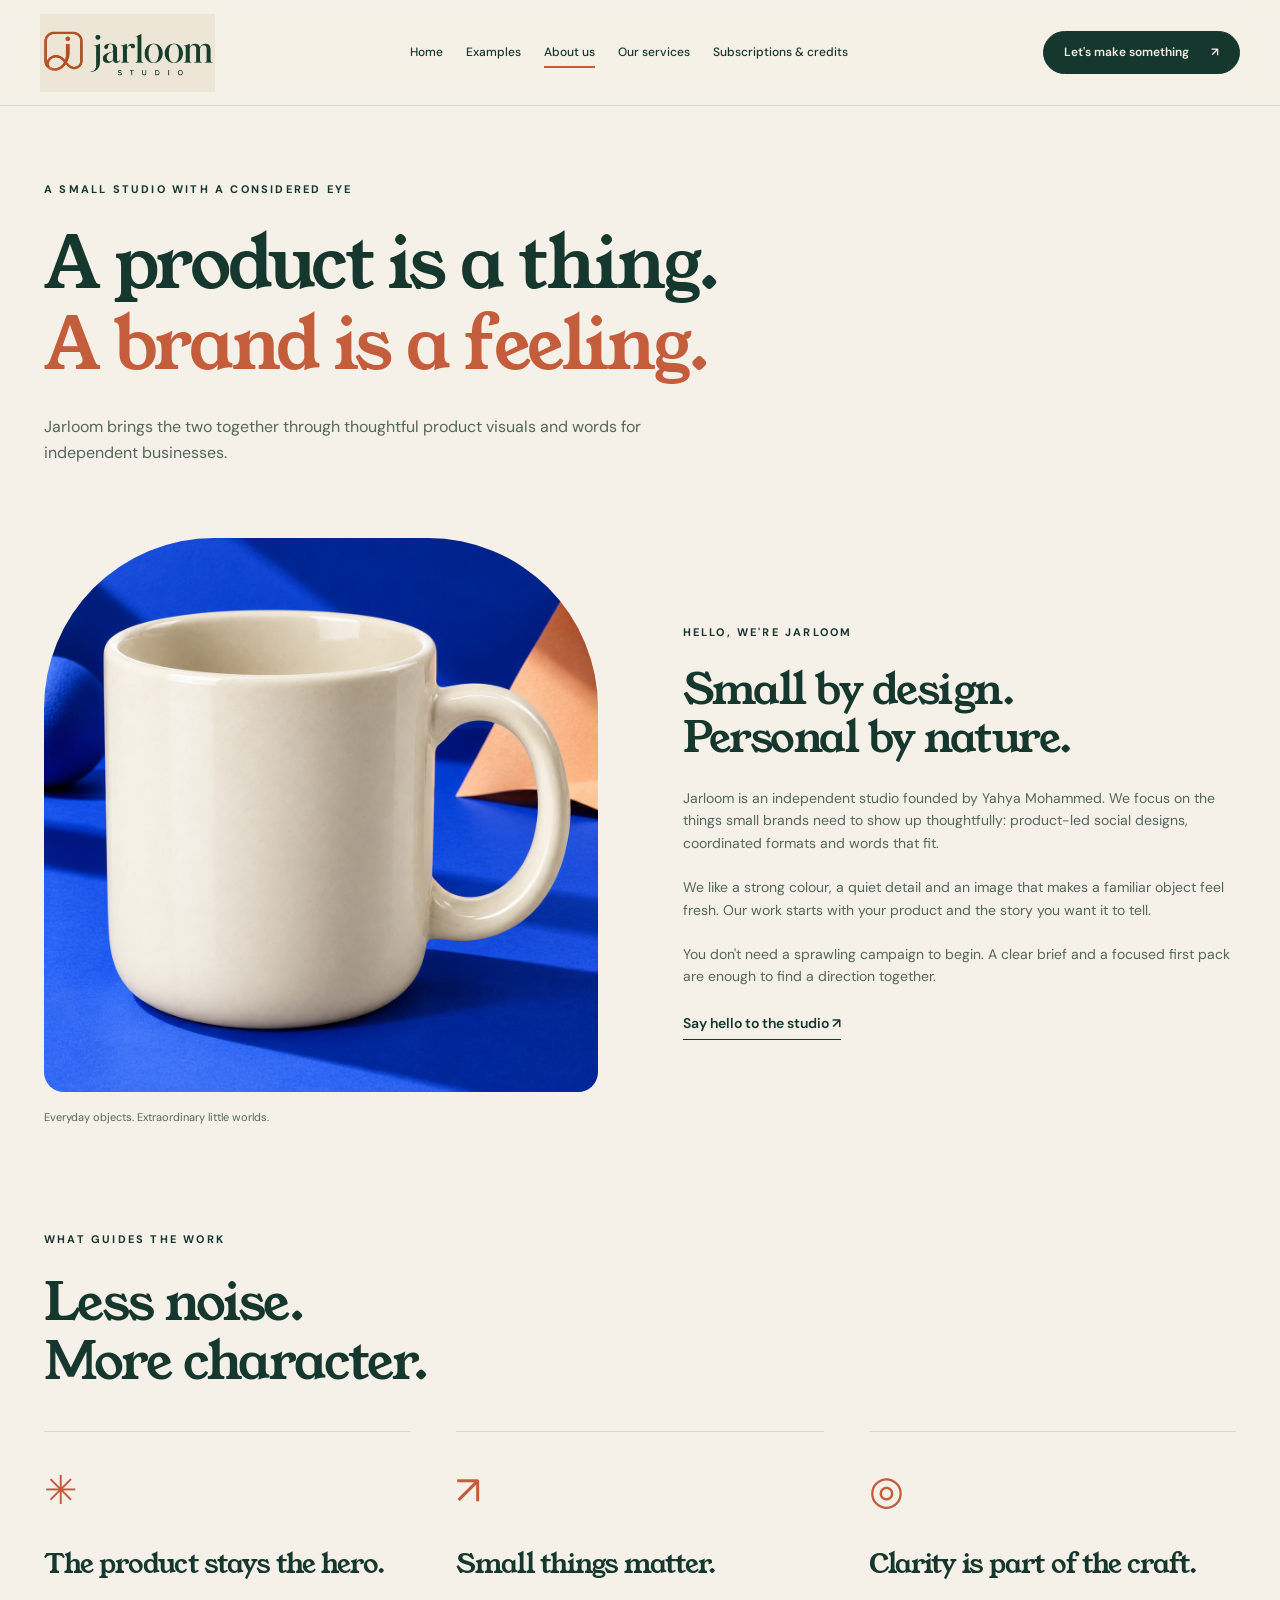
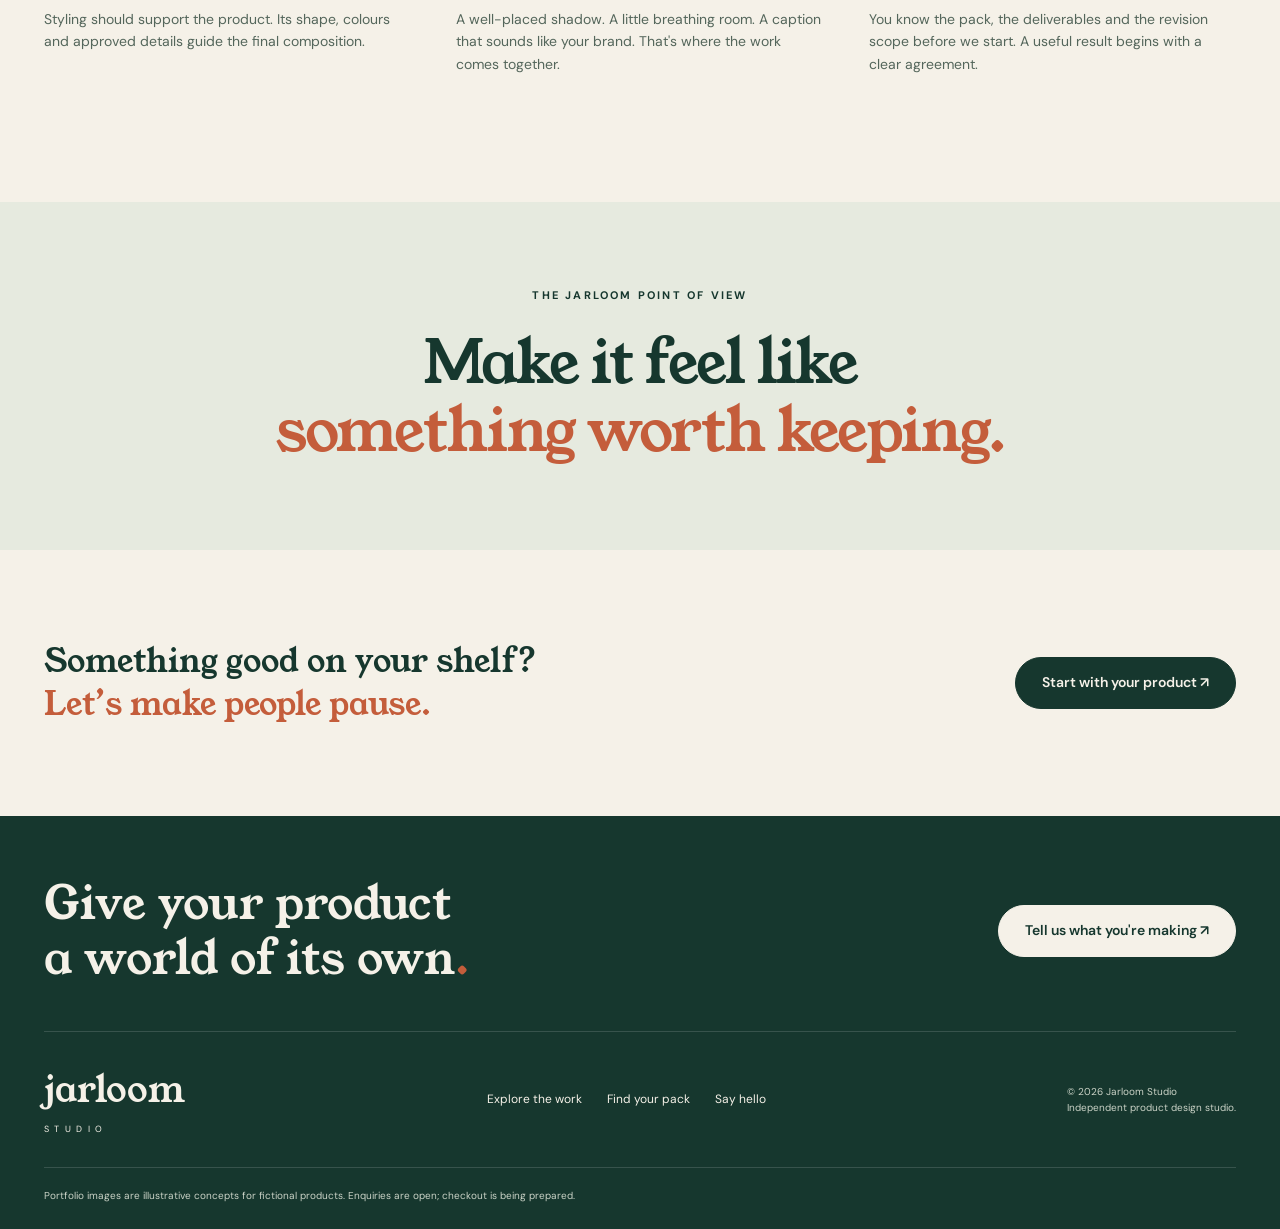
==== about.html @ 502a68c5 "Rebuild Jarloom with five pages and six interactive product stories" ====
<!doctype html><html lang="en"><head><meta charset="utf-8"><meta name="viewport" content="width=device-width,initial-scale=1"><meta name="theme-color" content="#16372e"><meta name="description" content="Meet Jarloom, an independent product design studio founded by Yahya Mohammed."><title>About us · Jarloom Studio</title><link rel="canonical" href="https://jarloom-studio.github.io/about.html"><link rel="icon" href="favicon.svg" type="image/svg+xml"><link rel="preconnect" href="https://fonts.googleapis.com"><link rel="preconnect" href="https://fonts.gstatic.com" crossorigin><link href="https://fonts.googleapis.com/css2?family=DM+Sans:wght@400;500;600;700&family=Young+Serif&display=swap" rel="stylesheet"><link rel="stylesheet" href="style.css"><script src="app.js" defer></script></head><body><a class="skip" href="#main">Skip to content</a><header class="site-header"><a class="brand" href="index.html" aria-label="Jarloom Studio home"><img src="jarloom-logo.jpg" alt="Jarloom Studio" width="1600" height="807"></a><button class="menu-toggle" aria-controls="navigation" aria-expanded="false">Menu <span>＋</span></button><nav id="navigation" aria-label="Main navigation"><a href="index.html" >Home</a><a href="examples.html" >Examples</a><a href="about.html" aria-current="page">About us</a><a href="services.html" >Our services</a><a href="subscriptions.html" >Subscriptions & credits</a></nav><a class="button small header-cta" href="services.html#brief">Let's make something <span>↗</span></a></header><main id="main"><section class="page-intro wrap"><p class="eyebrow reveal">A small studio with a considered eye</p><h1 class="reveal">A product is a thing.<br><em>A brand is a feeling.</em></h1><p class="intro-copy reveal">Jarloom brings the two together through thoughtful product visuals and words for independent businesses.</p></section><section class="wrap about-story"><div class="about-image reveal"><img src="ceramic-after.png" alt="Cream ceramic mug surrounded by playful cobalt shapes" width="1254" height="1254" loading="lazy"><span>Everyday objects. Extraordinary little worlds.</span></div><div class="about-copy reveal"><p class="eyebrow">Hello, we're Jarloom</p><h2>Small by design.<br>Personal by nature.</h2><p>Jarloom is an independent studio founded by Yahya Mohammed. We focus on the things small brands need to show up thoughtfully: product-led social designs, coordinated formats and words that fit.</p><p>We like a strong colour, a quiet detail and an image that makes a familiar object feel fresh. Our work starts with your product and the story you want it to tell.</p><p>You don't need a sprawling campaign to begin. A clear brief and a focused first pack are enough to find a direction together.</p><a class="text-link" href="services.html#brief">Say hello to the studio ↗</a></div></section><section class="wrap section"><div class="section-heading reveal"><div><p class="eyebrow">What guides the work</p><h2>Less noise.<br>More character.</h2></div></div><div class="principles"><article class="reveal"><span>✳</span><h3>The product stays the hero.</h3><p>Styling should support the product. Its shape, colours and approved details guide the final composition.</p></article><article class="reveal"><span>↗</span><h3>Small things matter.</h3><p>A well-placed shadow. A little breathing room. A caption that sounds like your brand. That's where the work comes together.</p></article><article class="reveal"><span>◎</span><h3>Clarity is part of the craft.</h3><p>You know the pack, the deliverables and the revision scope before we start. A useful result begins with a clear agreement.</p></article></div></section><section class="manifesto reveal"><p class="eyebrow">The Jarloom point of view</p><h2>Make it feel like<br><em>something worth keeping.</em></h2></section><section class="cta-strip wrap reveal"><p>Something good on your shelf?<br><em>Let’s make people pause.</em></p><a class="button" href="services.html#brief">Start with your product ↗</a></section></main><footer class="site-footer"><div class="footer-top"><p class="footer-title">Give your product<br>a world of its own<span>.</span></p><a class="button light" href="services.html#brief">Tell us what you're making ↗</a></div><div class="footer-bottom"><a class="footer-wordmark" href="index.html">jarloom <small>STUDIO</small></a><div><a href="examples.html">Explore the work</a><a href="subscriptions.html">Find your pack</a><a href="mailto:y3m12005@gmail.com">Say hello</a></div><p>© 2026 Jarloom Studio<br>Independent product design studio.</p></div><p class="footer-note">Portfolio images are illustrative concepts for fictional products. Enquiries are open; checkout is being prepared.</p></footer></body></html>
---- style.css ----
:root{--paper:#f5f1e8;--ink:#16372e;--orange:#c45d3b;--muted:#54665b;--line:#d7dacf;--serif:'Young Serif',Georgia,serif;--sans:'DM Sans',Arial,sans-serif}*{box-sizing:border-box}html{scroll-behavior:smooth;scroll-padding-top:115px}body{margin:0;background:var(--paper);color:var(--ink);font-family:var(--sans);font-size:16px;line-height:1.6}img{display:block;max-width:100%;height:auto}a{color:inherit;text-decoration:none}button,input,select,textarea{font:inherit}button,a,input,select,textarea{-webkit-tap-highlight-color:transparent}button{cursor:pointer}h1,h2,h3,p{margin-top:0}h1,h2,h3{font-family:var(--serif);font-weight:400;line-height:1.13;letter-spacing:-.035em}h1{font-size:clamp(44px,5.65vw,78px);margin-bottom:28px}h2{font-size:clamp(34px,4.1vw,54px);margin-bottom:24px}h3{font-size:27px;line-height:1.2}h1 em,h2 em,.cta-strip em{font-style:normal;color:var(--orange)}h2 span,.footer-title span{color:var(--orange)}p{margin-bottom:22px}a,button{touch-action:manipulation}a:focus-visible,button:focus-visible,input:focus-visible,select:focus-visible,textarea:focus-visible,summary:focus-visible{outline:3px solid var(--orange);outline-offset:5px}.wrap{width:min(1240px,calc(100% - 88px));margin:auto}.section{padding:105px 0}.eyebrow{font-size:11px;text-transform:uppercase;letter-spacing:.2em;font-weight:700;margin-bottom:24px}.button{display:inline-flex;justify-content:center;align-items:center;gap:22px;border:1px solid var(--ink);border-radius:99px;padding:15px 26px;background:var(--ink);color:var(--paper);font-size:14px;line-height:1.4;font-weight:600;transition:transform .25s,background .25s}.button:hover{transform:translateY(-3px);background:#285647}.button.small{padding:12px 20px;font-size:12px}.button.light{background:var(--paper);color:var(--ink);border-color:var(--paper)}.button.outline{background:transparent;color:var(--ink)}.text-link{display:inline-block;border:0;padding:0 0 5px;background:none;border-bottom:1px solid currentColor;font-size:14px;font-weight:600;transition:color .2s}.text-link:hover{color:var(--orange)}.site-header{height:106px;display:flex;align-items:center;justify-content:space-between;padding:0 40px;border-bottom:1px solid var(--line);background:rgba(245,241,232,.96);position:sticky;top:0;z-index:50;backdrop-filter:blur(14px)}.brand{display:block;width:175px;height:78px;overflow:hidden;flex-shrink:0}.brand img{width:215px;max-width:none;height:auto;transform:translate(-20px,-14px);mix-blend-mode:multiply}.site-header nav{display:flex;gap:23px;align-items:center}.site-header nav a{font-size:12px;font-weight:500;position:relative;padding:10px 0}.site-header nav a:after{position:absolute;content:'';bottom:4px;left:0;height:2px;background:var(--orange);width:0;transition:width .2s}.site-header nav a:hover:after,.site-header nav a[aria-current]:after{width:100%}.menu-toggle{display:none}.skip{position:fixed;top:-100px;left:20px;z-index:100;padding:12px 20px;background:var(--ink);color:white}.skip:focus{top:8px}.hero{display:grid;grid-template-columns:1.04fr 1fr;gap:60px;padding-top:65px;padding-bottom:82px;align-items:center}.hero-copy>p:not(.eyebrow){max-width:470px;font-size:16px;color:var(--muted)}.hero-actions{display:flex;align-items:center;gap:28px;margin-top:32px;flex-wrap:wrap}.hero-detail{display:flex;align-items:center;gap:18px;margin-top:48px}.hero-detail p{font-size:12px;margin:0;color:var(--muted)}.hero-detail strong{font-weight:500}.loop-mark{width:52px;height:52px;display:grid;place-items:center;border:2px solid var(--orange);border-radius:18px;color:var(--orange);font:44px/.8 Georgia;flex-shrink:0;padding-bottom:10px}.hero-art{position:relative}.hero-image{border-radius:160px 160px 24px 24px;overflow:hidden;border:1px solid rgba(22,55,46,.12);aspect-ratio:1/1.05}.hero-image img{width:100%;height:100%;object-fit:cover;transition:opacity .25s,transform .7s}.hero-image:hover img{transform:scale(1.025)}.art-note{position:absolute;right:-20px;top:38px;background:var(--paper);border:1px solid var(--ink);border-radius:50%;width:117px;height:117px;display:flex;flex-direction:column;justify-content:center;text-align:center;font-size:12px;line-height:1.35;transform:rotate(10deg)}.art-note em{font:20px var(--serif);color:var(--orange)}.mood-picker{position:absolute;bottom:20px;left:50%;transform:translateX(-50%);background:rgba(245,241,232,.96);border:1px solid var(--line);border-radius:99px;display:flex;align-items:center;gap:5px;padding:8px;white-space:nowrap;box-shadow:0 8px 25px #16372e0c}.mood-picker>span{font-size:10px;letter-spacing:.06em;margin:0 9px}.mood-picker button{border:0;padding:11px 14px;border-radius:99px;background:transparent;color:var(--ink);font-size:12px}.mood-picker button.active{background:var(--ink);color:var(--paper)}.ticker{overflow:hidden;border-top:1px solid var(--line);border-bottom:1px solid var(--line);padding:17px 0;background:#e8ecdf}.ticker div{display:flex;align-items:center;gap:36px;width:max-content;font-size:11px;letter-spacing:.18em;font-weight:600;animation:marquee 40s linear infinite}.ticker span{font-size:24px;color:var(--orange)}@keyframes marquee{to{transform:translateX(-50%)}}.section-heading{display:flex;justify-content:space-between;align-items:flex-end;gap:30px;margin-bottom:40px}.section-heading h2{margin:0}.side-copy{color:var(--muted);font-size:14px;margin-bottom:0}.example-grid{display:grid;grid-template-columns:1fr 1fr;gap:58px 32px}.home-examples{grid-template-columns:repeat(3,1fr);gap:24px}.example-card[hidden]{display:none}.compare{position:relative;aspect-ratio:1;background:white;border-radius:20px;overflow:hidden;isolation:isolate}.compare img{position:absolute;width:100%;height:100%;object-fit:cover;inset:0;user-select:none;pointer-events:none}.compare .after{clip-path:inset(0 calc(100% - var(--reveal)) 0 0);z-index:1}.compare-labels{position:absolute;top:18px;left:18px;right:18px;display:flex;justify-content:space-between;z-index:3;pointer-events:none}.compare-labels span{background:rgba(245,241,232,.93);color:var(--ink);border-radius:50px;padding:6px 13px;font-size:10px;font-weight:600;text-transform:uppercase;letter-spacing:.1em}.compare-divider{position:absolute;z-index:2;left:var(--reveal);top:0;bottom:0;width:2px;background:var(--paper);transform:translateX(-50%);pointer-events:none;box-shadow:0 0 5px #0003}.compare-divider span{position:absolute;top:50%;left:50%;transform:translate(-50%,-50%);width:44px;height:44px;border-radius:50%;background:var(--paper);color:var(--ink);display:grid;place-items:center;font-size:22px;font-weight:600;box-shadow:0 2px 15px #0002;word-spacing:4px}.compare input[type=range]{position:absolute;inset:0;width:100%;height:100%;opacity:0;z-index:4;cursor:ew-resize;margin:0;touch-action:pan-y}.compare:focus-within{outline:3px solid var(--orange);outline-offset:5px}.drag-hint{position:absolute;z-index:2;bottom:18px;left:50%;transform:translateX(-50%);color:var(--ink);background:rgba(245,241,232,.91);border-radius:50px;padding:7px 14px;font-size:10px;white-space:nowrap;pointer-events:none}.example-info{padding:22px 2px 0}.example-meta{display:flex;justify-content:space-between;font-size:10px;text-transform:uppercase;letter-spacing:.12em;color:var(--muted);margin-bottom:12px}.example-info h3{margin-bottom:9px;font-size:29px}.example-info p{color:var(--muted);font-size:13px;margin-bottom:16px}.example-description{max-width:500px}.compare-buttons{display:flex;justify-content:space-between;border-top:1px solid var(--line);padding-top:12px}.compare-buttons button{border:0;background:none;color:var(--ink);font-size:11px;padding:8px 0;min-height:44px}.compare-buttons button:hover{color:var(--orange)}.fine-print{font-size:12px;color:var(--muted);margin-top:25px}.studio-note{background:#e6eadf;padding:90px 0;position:relative;overflow:hidden}.note-grid{display:grid;grid-template-columns:1fr 2fr;gap:40px;position:relative}.note-grid>div{max-width:640px;z-index:1}.note-grid>div p{color:var(--muted);max-width:530px}.giant-loop{position:absolute;right:-20px;bottom:-150px;color:#cad6c5;opacity:.5;font:440px Georgia;pointer-events:none}.steps{display:grid;grid-template-columns:repeat(3,1fr);gap:50px}.steps article{border-top:1px solid var(--ink);padding-top:24px}.steps article>span{color:var(--orange);font-size:12px}.steps h3{margin:28px 0 16px;font-size:27px}.steps p{font-size:14px;color:var(--muted)}.starter{border:1px solid var(--line);border-radius:25px;display:flex;justify-content:space-between;align-items:center;padding:55px 65px;background:#efe4d8;gap:30px}.starter h2{font-size:43px}.starter p{font-size:14px;color:var(--muted)}.starter-price{min-width:280px}.price{font:64px var(--serif);line-height:1.1;display:block;margin:30px 0}.price small{display:block;font:11px var(--sans);letter-spacing:.05em;margin-top:14px}.starter-price p{font-size:11px;max-width:250px;margin-top:20px}.cta-strip{display:flex;align-items:center;justify-content:space-between;gap:30px;padding:90px 0}.cta-strip p{font:32px/1.35 var(--serif);margin:0}.site-footer{background:var(--ink);color:var(--paper);padding:60px max(44px,calc((100vw - 1240px)/2)) 25px}.footer-top{display:flex;justify-content:space-between;align-items:center;gap:35px;border-bottom:1px solid #ffffff24;padding-bottom:45px}.footer-title{font:46px/1.2 var(--serif);margin:0}.footer-bottom{display:flex;justify-content:space-between;align-items:center;gap:30px;padding:32px 0}.footer-wordmark{font:36px var(--serif)}.footer-wordmark small{display:block;font:9px var(--sans);letter-spacing:.6em;margin-top:8px}.footer-bottom>div{display:flex;gap:25px;font-size:12px}.footer-bottom>p,.footer-note{font-size:10px;color:#cbd3c7}.footer-bottom>p{margin:0}.footer-note{border-top:1px solid #ffffff24;padding-top:20px;margin:0}.page-intro{padding-top:75px;padding-bottom:48px}.page-intro h1{max-width:1000px}.intro-copy{max-width:640px;color:var(--muted);font-size:16px;margin:0}.portfolio-section{padding-bottom:25px}.filters{display:flex;gap:10px;flex-wrap:wrap;margin-bottom:22px}.filters button{border:1px solid var(--line);border-radius:99px;padding:12px 20px;font-size:12px;background:transparent;color:var(--ink);min-height:44px}.filters button.active{background:var(--ink);border-color:var(--ink);color:var(--paper)}.filters span{margin-left:10px;opacity:.6}.portfolio-note{font-size:12px;color:var(--muted);max-width:730px;margin-bottom:40px}.portfolio-end{display:flex;align-items:center;gap:25px;border-top:1px solid var(--line);margin-top:65px;padding-top:35px}.portfolio-end p{font-size:14px;color:var(--muted);margin:0}.portfolio-end strong{font-weight:500}.portfolio-end a{margin-left:auto}.about-story{display:grid;grid-template-columns:1fr 1fr;gap:85px;align-items:center;padding:25px 0 0}.about-image img{width:100%;aspect-ratio:1;object-fit:cover;border-radius:170px 170px 20px 20px}.about-image span{font-size:11px;display:block;margin-top:17px;color:var(--muted)}.about-copy h2{font-size:43px}.about-copy p:not(.eyebrow){color:var(--muted);font-size:14px}.principles{display:grid;grid-template-columns:repeat(3,1fr);gap:45px}.principles article{border-top:1px solid var(--line);padding-top:26px}.principles span{font-size:40px;color:var(--orange)}.principles h3{margin-top:26px}.principles p{font-size:14px;color:var(--muted)}.manifesto{text-align:center;padding:85px 30px;background:#e6eadf}.manifesto h2{font-size:clamp(34px,4.7vw,65px);margin-bottom:0}.service-list{padding-bottom:70px}.service-row{display:grid;grid-template-columns:.15fr 1fr .6fr;gap:60px;align-items:center;padding:40px 0;border-top:1px solid var(--line)}.service-number{align-self:start;font-size:13px;color:var(--orange);margin-top:8px}.service-row h2{font-size:38px}.service-row p{color:var(--muted);font-size:14px;max-width:430px}.service-row img{border-radius:18px;aspect-ratio:1;width:100%;object-fit:cover}.tag{display:inline-block;font-size:10px;text-transform:uppercase;letter-spacing:.08em;border:1px solid var(--line);border-radius:99px;padding:8px 14px}.scope-section{display:grid;grid-template-columns:1fr 1fr;gap:80px;align-items:center;padding-bottom:90px}.scope-card{background:#e6eadf;padding:45px;border-radius:22px}.scope-card h2{font-size:35px}.scope-card ul{padding-left:20px;font-size:14px;margin-bottom:30px}.scope-card li{margin:12px 0}.scope-copy p{font-size:14px;color:var(--muted)}.scope-copy h3{font-size:32px}.brief-section{background:#ece0d3;padding:80px 0}.brief-grid{display:grid;grid-template-columns:.9fr 1.1fr;gap:90px}.brief-grid>div>p:not(.eyebrow){font-size:14px;color:var(--muted);max-width:400px}.brief-note{padding:18px;border:1px solid #c7b8a8;border-radius:14px}.form-pair{display:grid;grid-template-columns:1fr 1fr;gap:16px}label{display:block;font-size:12px;font-weight:600;margin-bottom:18px}input:not([type=checkbox]):not([type=range]),select,textarea{display:block;width:100%;background:var(--paper);border:1px solid #bfc6b6;border-radius:10px;color:var(--ink);padding:13px 14px;margin-top:7px;font-size:14px}textarea{resize:vertical}.checkbox{display:flex;gap:10px;align-items:flex-start;font-weight:400;font-size:11px;line-height:1.55}.checkbox input{margin-top:3px;width:18px;height:18px;accent-color:var(--ink);flex-shrink:0}.brief-grid .fine-print{font-size:10px}#draft-area{padding-top:20px}#draft-area .text-link{margin-right:15px}#copy-status{font-size:12px;margin-top:12px}.pricing-grid{display:grid;grid-template-columns:1fr 1fr;gap:26px;padding-top:12px}.pricing-card{border:1px solid var(--line);border-radius:25px;padding:45px;position:relative;background:#fffcf4}.pricing-card h2{font-size:36px;margin-bottom:15px}.pricing-card>p:not(.eyebrow){font-size:13px;color:var(--muted)}.pricing-card.featured{background:var(--ink);color:var(--paper);border-color:var(--ink)}.pricing-card.featured>p:not(.eyebrow){color:#c5d1bf}.pricing-flag{position:absolute;top:-15px;right:30px;background:var(--orange);color:var(--paper);border-radius:99px;font-size:10px;padding:7px 16px;letter-spacing:.06em}.pricing-card ul{list-style:none;padding:0;font-size:13px;margin:30px 0}.pricing-card li{padding:12px 0;border-bottom:1px solid var(--line)}.pricing-card.featured li{border-color:#ffffff24}.pricing-card .button{width:100%}.pricing-disclaimer{margin-top:20px}.credits-section{display:grid;grid-template-columns:1fr 1fr;gap:75px;align-items:center;padding-top:95px;padding-bottom:90px}.credits-section>div>p:not(.eyebrow){font-size:14px;color:var(--muted);max-width:460px}.credit-visual{background:#e6eadf;border-radius:25px;padding:38px;text-align:center}.credit-token{display:flex;flex-direction:column;align-items:center;justify-content:center;border:2px solid var(--orange);border-radius:50%;width:135px;height:135px;font:57px var(--serif);color:var(--orange);margin:0 auto 35px}.credit-token>span{font:8px var(--sans);letter-spacing:.15em}.credit-outputs{display:flex;align-items:center;justify-content:space-between;gap:12px}.credit-outputs>div{display:flex;flex-direction:column;align-items:center;justify-content:flex-end;min-height:90px}.credit-outputs p{font-size:10px;margin:15px 0 0}.credit-outputs b{font-weight:400;color:var(--orange)}.format-square{width:48px;height:48px;border:2px solid var(--ink);border-radius:8px;background:#f5f1e870}.format-story{width:34px;height:60px;border:2px solid var(--ink);border-radius:8px;background:#f5f1e870}.format-caption{font:35px var(--serif);height:48px}.planner{display:grid;grid-template-columns:1fr 1fr;gap:60px;border-top:1px solid var(--line);border-bottom:1px solid var(--line);padding:60px 0;align-items:center}.planner h2{font-size:39px}.planner p{font-size:13px;color:var(--muted);margin-bottom:0}.planner label{display:flex;justify-content:space-between;align-items:center;font-size:14px}.planner output{font:40px var(--serif);color:var(--orange)}#design-count{width:100%;accent-color:var(--orange);height:30px;cursor:pointer}.range-ends{display:flex;justify-content:space-between;font-size:10px;color:var(--muted)}#planner-result{font-size:14px;margin:25px 0}.faq-section{display:grid;grid-template-columns:1fr 1.4fr;gap:70px;padding-top:90px}.faq details{border-top:1px solid var(--line);padding:22px 0}.faq details:last-child{border-bottom:1px solid var(--line)}.faq summary{font-size:14px;font-weight:500;cursor:pointer;list-style:none;display:flex;justify-content:space-between;gap:20px}.faq summary:after{content:'＋';color:var(--orange);font-size:20px;line-height:1}.faq details[open] summary:after{content:'−'}.faq details p{font-size:13px;color:var(--muted);padding-top:17px;margin-bottom:0}.sr-only{position:absolute;width:1px;height:1px;padding:0;margin:-1px;overflow:hidden;clip:rect(0,0,0,0);white-space:nowrap;border:0}.js .reveal{opacity:0;transform:translateY(22px);transition:opacity .7s,transform .7s}.js .reveal.visible{opacity:1;transform:none}.image-changing{opacity:.3!important}
@media(min-width:1450px){.hero{padding-top:80px;padding-bottom:100px}.hero-image{max-height:610px}}
@media(max-width:1120px){.site-header{padding:0 28px}.site-header nav{gap:18px}.header-cta{display:none}.wrap{width:calc(100% - 64px)}.hero{gap:40px}.hero-actions{gap:20px}.hero-actions .text-link{font-size:12px}.mood-picker>span{display:none}.about-story,.scope-section,.brief-grid{gap:45px}.service-row{gap:30px}.home-examples h3{font-size:23px}.starter{padding:45px}.site-footer{padding:55px 32px 25px}}
@media(max-width:800px){html{scroll-padding-top:85px}.site-header{height:82px;padding:0 24px}.brand{width:145px;height:70px}.brand img{width:190px;transform:translate(-19px,-10px)}.menu-toggle{display:flex;align-items:center;gap:15px;border:1px solid var(--line);border-radius:40px;background:transparent;color:var(--ink);font-size:12px;padding:10px 18px;min-height:44px}.menu-toggle span{font-size:20px;line-height:1}.site-header nav{display:none;position:absolute;left:0;right:0;top:82px;flex-direction:column;align-items:stretch;background:var(--paper);padding:22px 30px;box-shadow:0 15px 30px #16372e10;border-bottom:1px solid var(--line);gap:6px}.site-header nav.open{display:flex}.site-header nav a{font-size:15px;padding:12px 0}.site-header nav a:after{bottom:8px;max-width:50px}.hero{grid-template-columns:1fr 1fr;gap:24px;padding-top:42px;padding-bottom:55px}h1{font-size:44px}.hero-copy>p:not(.eyebrow){font-size:14px}.hero-detail{margin-top:25px}.hero-detail p{font-size:10px}.hero-art .art-note{width:85px;height:85px;right:-10px;top:15px;font-size:10px}.art-note em{font-size:17px}.mood-picker{bottom:12px;padding:5px;gap:0}.mood-picker button{font-size:10px;padding:10px 12px}.hero-actions{margin-top:25px;gap:15px}.hero-actions .button{font-size:12px;padding:13px 19px}.hero-detail .loop-mark{width:40px;height:40px;font-size:34px;border-radius:13px}.section{padding:75px 0}.home-examples{grid-template-columns:1fr 1fr}.home-examples .example-card:last-child{grid-column:1/-1;max-width:calc(50% - 12px);width:100%;margin:auto}.note-grid{grid-template-columns:1fr;gap:10px}.studio-note{padding:65px 0}.steps{gap:25px}.steps h3{font-size:23px}.steps p{font-size:12px}.starter{padding:35px;gap:35px}.starter h2{font-size:34px}.starter-price{min-width:220px}.price{font-size:56px}.cta-strip p{font-size:26px}.cta-strip{padding:65px 0}.footer-title{font-size:36px}.footer-bottom{flex-wrap:wrap}.footer-bottom>div{gap:20px}.footer-bottom>p{width:100%}.page-intro{padding-top:55px;padding-bottom:35px}.about-story{gap:35px}.about-copy h2{font-size:33px}.about-copy p:not(.eyebrow){font-size:13px}.principles{gap:25px}.principles h3{font-size:23px}.principles p{font-size:12px}.service-row{grid-template-columns:30px 1fr 180px;gap:22px}.service-row h2{font-size:29px}.service-row p{font-size:13px}.scope-section{gap:30px}.scope-card{padding:30px}.scope-card h2{font-size:29px}.scope-copy p{font-size:13px}.brief-grid{gap:30px}.form-pair{grid-template-columns:1fr;gap:0}.pricing-card{padding:30px}.credits-section{gap:35px;padding-top:65px;padding-bottom:65px}.credit-visual{padding:25px}.planner{gap:35px}.faq-section{gap:35px;padding-top:65px}}
@media(max-width:600px){.wrap{width:calc(100% - 40px)}.site-header{padding:0 20px}.hero{grid-template-columns:1fr;gap:40px;padding-top:35px;padding-bottom:45px}.hero h1{font-size:clamp(40px,11vw,57px)}.hero-copy>p:not(.eyebrow){max-width:440px;font-size:14px}.hero-detail{margin-top:25px}.hero-detail p{font-size:11px}.hero-image{border-radius:140px 140px 20px 20px;aspect-ratio:1/1.05}.hero-art{max-width:440px;width:100%;margin:auto}.hero-art .art-note{width:100px;height:100px;right:0;font-size:12px}.art-note em{font-size:20px}.mood-picker{bottom:20px}.mood-picker button{font-size:12px;padding:12px 17px}.mood-picker>span{display:block;font-size:10px;margin:0 6px}.eyebrow{font-size:10px;margin-bottom:20px}.section{padding:60px 0}.section-heading{display:block;margin-bottom:30px}.section-heading .text-link,.section-heading .side-copy{margin-top:20px}.section-heading h2{font-size:36px}.example-grid,.home-examples{grid-template-columns:1fr;gap:40px}.home-examples .example-card:last-child{grid-column:auto;max-width:none}.example-info h3,.home-examples h3{font-size:29px}.example-info{padding-top:18px}.compare-labels{top:15px;left:15px;right:15px}.steps{grid-template-columns:1fr;gap:20px}.steps h3{margin-top:14px;font-size:26px}.steps article{padding-top:20px}.steps p{font-size:14px}.starter{display:block;padding:30px}.starter h2{font-size:34px}.starter-price{border-top:1px solid #c8b7a8;margin-top:25px}.starter-price p{max-width:none}.starter-price .button{width:100%}.cta-strip{display:block;padding:60px 0}.cta-strip p{font-size:27px;margin-bottom:25px}.site-footer{padding:45px 20px 25px}.footer-top{display:block;padding-bottom:35px}.footer-title{font-size:34px;margin-bottom:25px}.footer-bottom{align-items:flex-start;gap:25px}.footer-bottom>div{flex-direction:column;gap:12px;font-size:11px}.page-intro{padding-top:40px;padding-bottom:30px}.page-intro h1{font-size:clamp(38px,10vw,54px)}.intro-copy{font-size:14px}.filters{gap:8px}.filters button{padding:10px 14px;font-size:11px}.portfolio-note{font-size:11px;margin-bottom:30px}.portfolio-end{flex-wrap:wrap;gap:18px;margin-top:40px}.portfolio-end p{font-size:12px}.portfolio-end a{margin-left:0}.about-story{grid-template-columns:1fr;gap:35px;padding-top:10px}.about-copy h2{font-size:36px}.about-copy p:not(.eyebrow){font-size:14px}.principles{grid-template-columns:1fr;gap:20px}.principles article{padding-top:22px}.principles span{font-size:32px}.principles h3{font-size:26px;margin-top:18px}.principles p{font-size:14px}.manifesto{padding:60px 20px}.manifesto h2{font-size:35px}.service-row{grid-template-columns:25px 1fr;gap:15px;padding:30px 0}.service-row img{grid-column:2}.service-row h2{font-size:30px}.service-row p{font-size:14px}.service-list{padding-bottom:35px}.scope-section{grid-template-columns:1fr;padding-bottom:50px}.scope-copy h3{font-size:29px}.scope-copy p{font-size:14px}.brief-section{padding:55px 0}.brief-grid{grid-template-columns:1fr;gap:35px}.form-pair{grid-template-columns:1fr 1fr;gap:12px}.brief-grid h2{font-size:43px}.brief-grid>div>p:not(.eyebrow){max-width:none}.brief-grid .button{width:100%}.pricing-grid{grid-template-columns:1fr;gap:35px}.pricing-card{padding:32px}.pricing-disclaimer{font-size:11px}.credits-section{grid-template-columns:1fr;gap:28px;padding-top:55px;padding-bottom:55px}.credits-section h2{font-size:39px}.credit-outputs{justify-content:space-around}.planner{grid-template-columns:1fr;gap:25px;padding:40px 0}.planner h2{font-size:35px}.faq-section{grid-template-columns:1fr;gap:10px;padding-top:55px}.faq-section h2{font-size:35px}.faq summary{font-size:13px}}
@media(max-width:380px){.mood-picker>span{display:none}.form-pair{grid-template-columns:1fr;gap:0}.hero-actions{align-items:flex-start;flex-direction:column}.footer-title{font-size:29px}}
@media(prefers-reduced-motion:reduce){html{scroll-behavior:auto}*,*:before,*:after{animation:none!important;transition:none!important}.js .reveal{opacity:1;transform:none}}
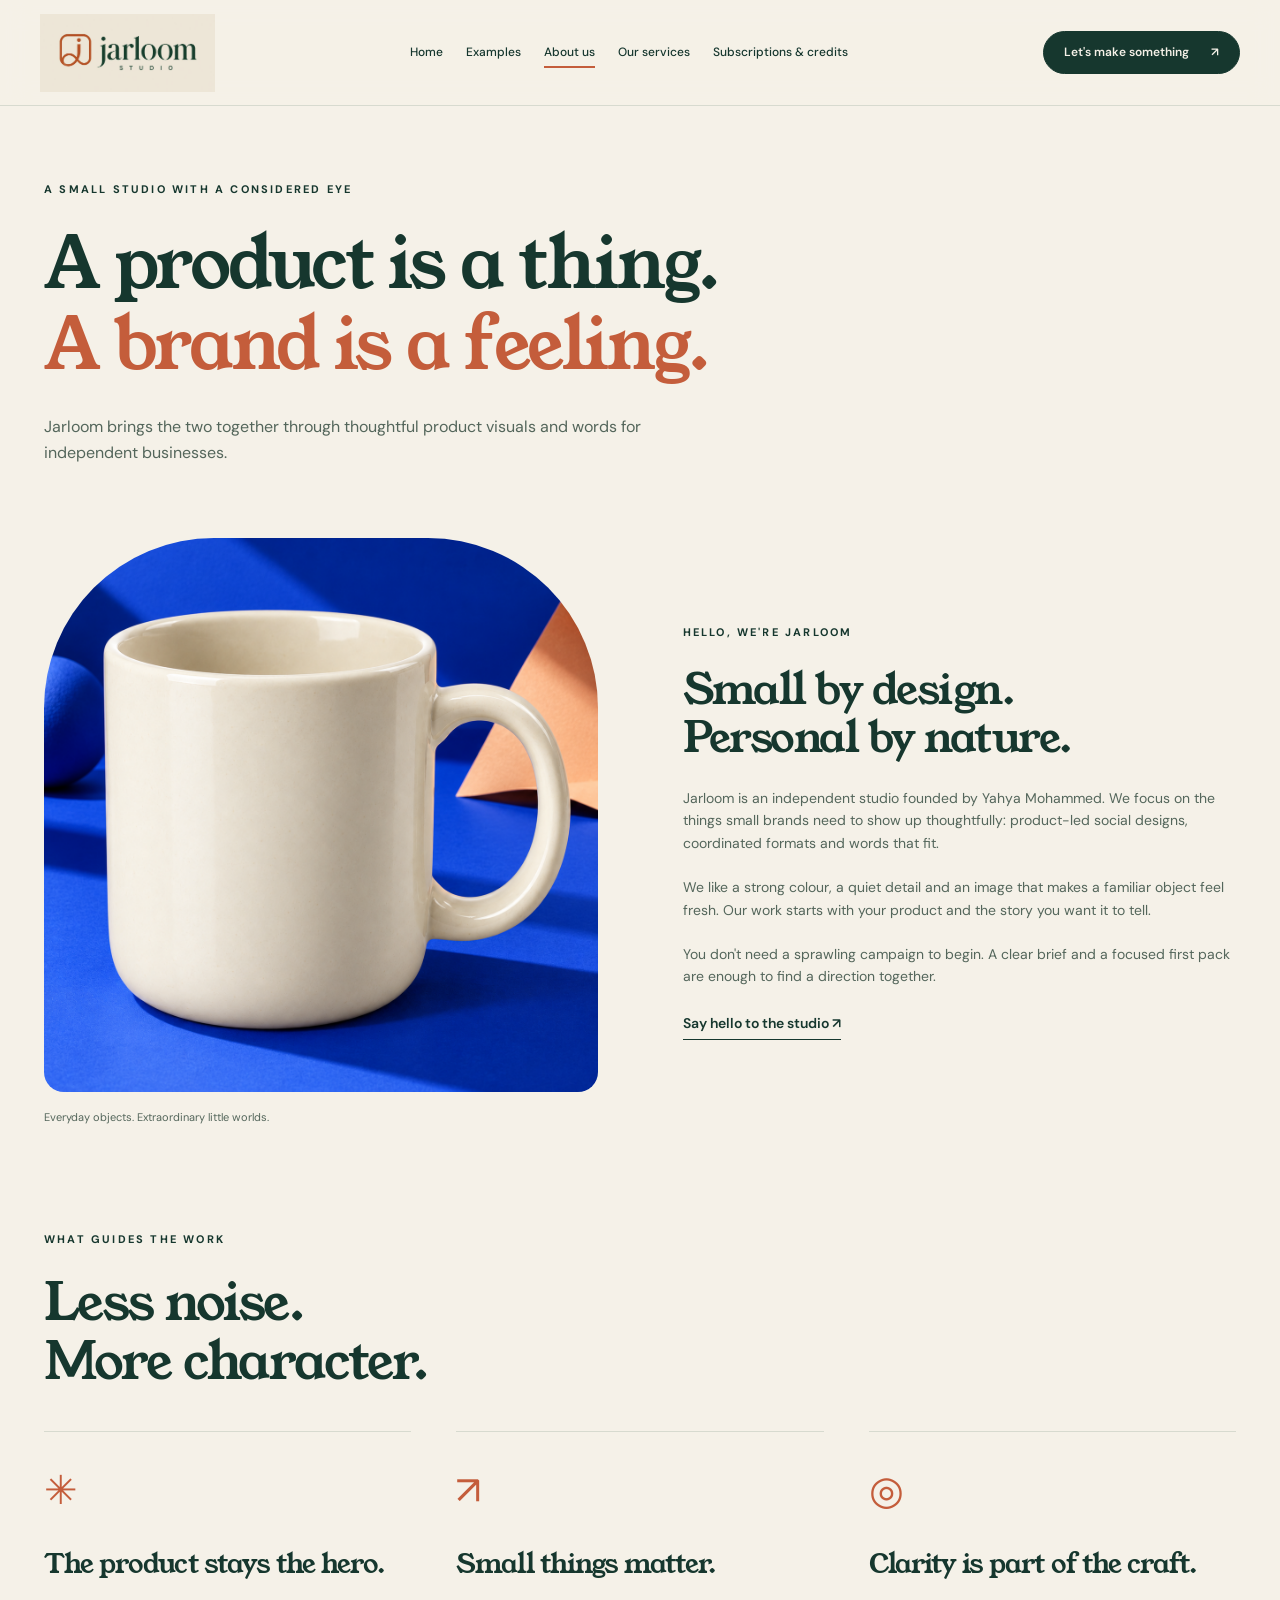
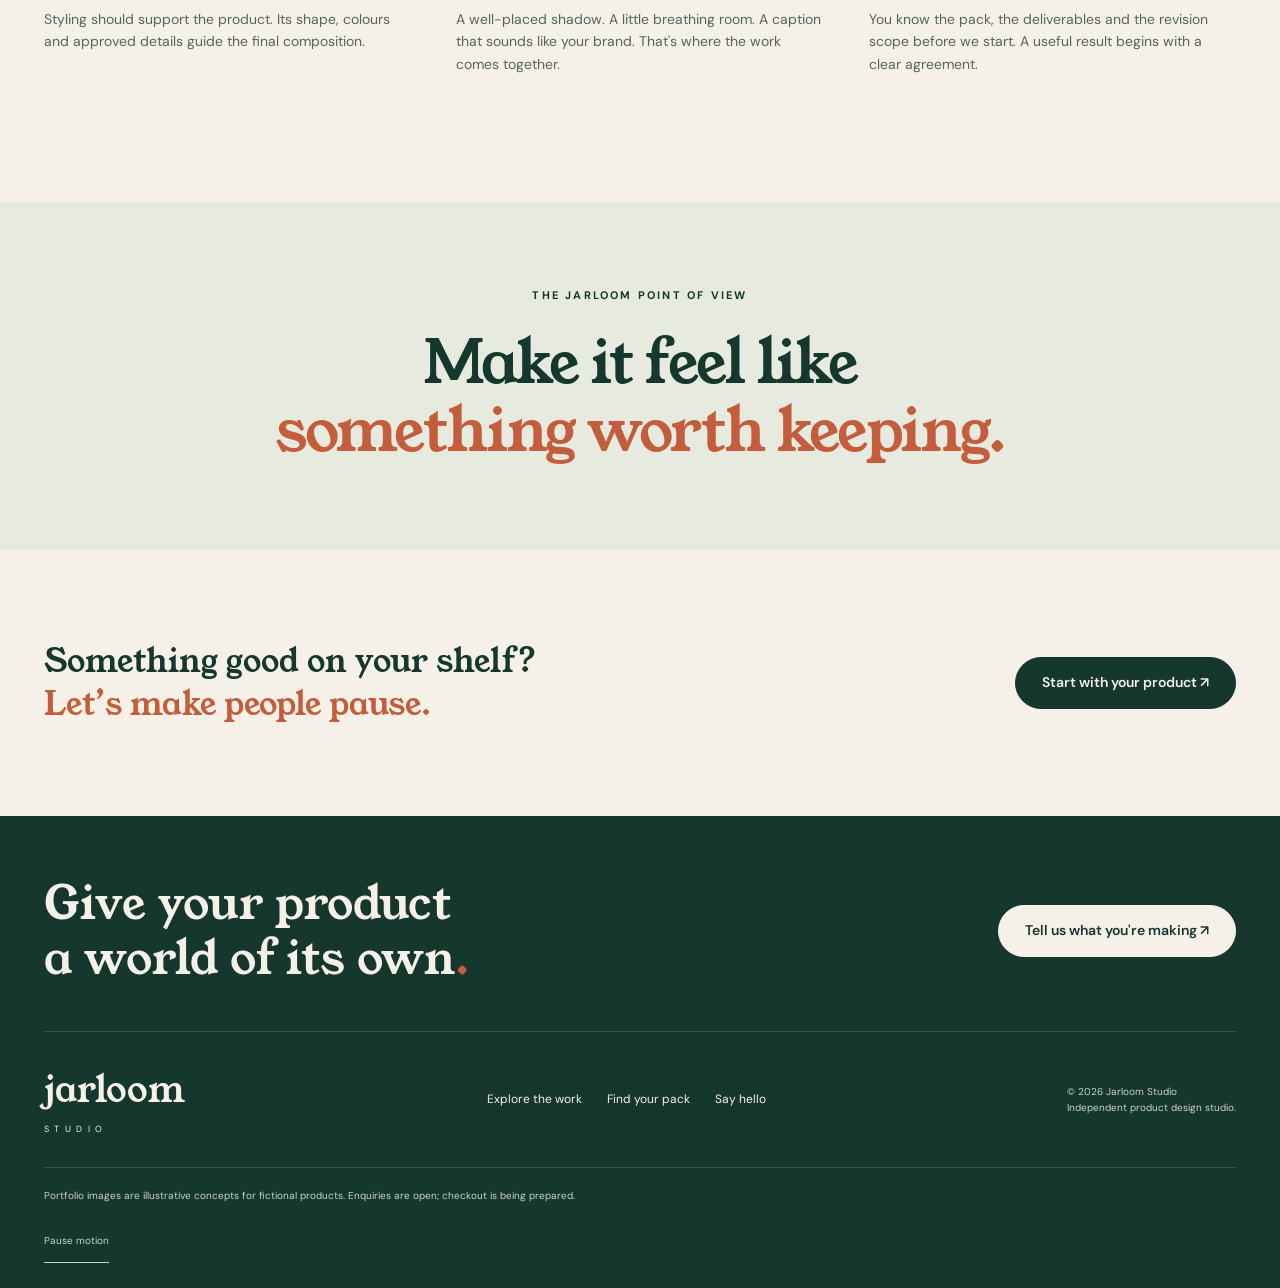
==== commit 069ff52e: "Polish mobile branding and update launch dashboard" ====
--- a/about.html
+++ b/about.html
@@ -1 +1,4 @@
-<!doctype html><html lang="en"><head><meta charset="utf-8"><meta name="viewport" content="width=device-width,initial-scale=1"><meta name="theme-color" content="#16372e"><meta name="description" content="Meet Jarloom, an independent product design studio founded by Yahya Mohammed."><title>About us · Jarloom Studio</title><link rel="canonical" href="https://jarloom-studio.github.io/about.html"><link rel="icon" href="favicon.svg" type="image/svg+xml"><link rel="preconnect" href="https://fonts.googleapis.com"><link rel="preconnect" href="https://fonts.gstatic.com" crossorigin><link href="https://fonts.googleapis.com/css2?family=DM+Sans:wght@400;500;600;700&family=Young+Serif&display=swap" rel="stylesheet"><link rel="stylesheet" href="style.css"><script src="app.js" defer></script></head><body><a class="skip" href="#main">Skip to content</a><header class="site-header"><a class="brand" href="index.html" aria-label="Jarloom Studio home"><img src="jarloom-logo.jpg" alt="Jarloom Studio" width="1600" height="807"></a><button class="menu-toggle" aria-controls="navigation" aria-expanded="false">Menu <span>＋</span></button><nav id="navigation" aria-label="Main navigation"><a href="index.html" >Home</a><a href="examples.html" >Examples</a><a href="about.html" aria-current="page">About us</a><a href="services.html" >Our services</a><a href="subscriptions.html" >Subscriptions & credits</a></nav><a class="button small header-cta" href="services.html#brief">Let's make something <span>↗</span></a></header><main id="main"><section class="page-intro wrap"><p class="eyebrow reveal">A small studio with a considered eye</p><h1 class="reveal">A product is a thing.<br><em>A brand is a feeling.</em></h1><p class="intro-copy reveal">Jarloom brings the two together through thoughtful product visuals and words for independent businesses.</p></section><section class="wrap about-story"><div class="about-image reveal"><img src="ceramic-after.png" alt="Cream ceramic mug surrounded by playful cobalt shapes" width="1254" height="1254" loading="lazy"><span>Everyday objects. Extraordinary little worlds.</span></div><div class="about-copy reveal"><p class="eyebrow">Hello, we're Jarloom</p><h2>Small by design.<br>Personal by nature.</h2><p>Jarloom is an independent studio founded by Yahya Mohammed. We focus on the things small brands need to show up thoughtfully: product-led social designs, coordinated formats and words that fit.</p><p>We like a strong colour, a quiet detail and an image that makes a familiar object feel fresh. Our work starts with your product and the story you want it to tell.</p><p>You don't need a sprawling campaign to begin. A clear brief and a focused first pack are enough to find a direction together.</p><a class="text-link" href="services.html#brief">Say hello to the studio ↗</a></div></section><section class="wrap section"><div class="section-heading reveal"><div><p class="eyebrow">What guides the work</p><h2>Less noise.<br>More character.</h2></div></div><div class="principles"><article class="reveal"><span>✳</span><h3>The product stays the hero.</h3><p>Styling should support the product. Its shape, colours and approved details guide the final composition.</p></article><article class="reveal"><span>↗</span><h3>Small things matter.</h3><p>A well-placed shadow. A little breathing room. A caption that sounds like your brand. That's where the work comes together.</p></article><article class="reveal"><span>◎</span><h3>Clarity is part of the craft.</h3><p>You know the pack, the deliverables and the revision scope before we start. A useful result begins with a clear agreement.</p></article></div></section><section class="manifesto reveal"><p class="eyebrow">The Jarloom point of view</p><h2>Make it feel like<br><em>something worth keeping.</em></h2></section><section class="cta-strip wrap reveal"><p>Something good on your shelf?<br><em>Let’s make people pause.</em></p><a class="button" href="services.html#brief">Start with your product ↗</a></section></main><footer class="site-footer"><div class="footer-top"><p class="footer-title">Give your product<br>a world of its own<span>.</span></p><a class="button light" href="services.html#brief">Tell us what you're making ↗</a></div><div class="footer-bottom"><a class="footer-wordmark" href="index.html">jarloom <small>STUDIO</small></a><div><a href="examples.html">Explore the work</a><a href="subscriptions.html">Find your pack</a><a href="mailto:y3m12005@gmail.com">Say hello</a></div><p>© 2026 Jarloom Studio<br>Independent product design studio.</p></div><p class="footer-note">Portfolio images are illustrative concepts for fictional products. Enquiries are open; checkout is being prepared.</p></footer></body></html>+<!doctype html><html lang="en"><head><meta charset="utf-8"><meta name="viewport" content="width=device-width,initial-scale=1"><meta name="theme-color" content="#16372e"><meta name="description" content="Meet Jarloom, an independent product design studio founded by Yahya Mohammed."><title>About us · Jarloom Studio</title><link rel="canonical" href="https://jarloom-studio.github.io/about.html"><link rel="icon" href="favicon.svg" type="image/svg+xml"><link rel="preconnect" href="https://fonts.googleapis.com"><link rel="preconnect" href="https://fonts.gstatic.com" crossorigin><link href="https://fonts.googleapis.com/css2?family=DM+Sans:wght@400;500;600;700&family=Young+Serif&display=swap" rel="stylesheet"><link rel="stylesheet" href="jarloom-v2.css?v=3"><script src="jarloom-v2.js?v=3" defer></script></head><body><a class="skip" href="#main">Skip to content</a><header class="site-header"><a class="brand" href="index.html" aria-label="Jarloom Studio home"><img src="jarloom-logo.jpg" alt="Jarloom Studio" width="1600" height="807"></a><button class="menu-toggle" aria-controls="navigation" aria-expanded="false">Menu <span>＋</span></button><nav id="navigation" aria-label="Main navigation"><a href="index.html" >Home</a><a href="examples.html" >Examples</a><a href="about.html" aria-current="page">About us</a><a href="services.html" >Our services</a><a href="subscriptions.html" >Subscriptions & credits</a></nav><a class="button small header-cta" href="services.html#brief">Let's make something <span>↗</span></a></header><main id="main"><section class="page-intro wrap"><p class="eyebrow reveal">A small studio with a considered eye</p><h1 class="reveal">A product is a thing.<br><em>A brand is a feeling.</em></h1><p class="intro-copy reveal">Jarloom brings the two together through thoughtful product visuals and words for independent businesses.</p></section><section class="wrap about-story"><div class="about-image reveal"><img src="ceramic-after.png" alt="Cream ceramic mug surrounded by playful cobalt shapes" width="1254" height="1254" loading="lazy"><span>Everyday objects. Extraordinary little worlds.</span></div><div class="about-copy reveal"><p class="eyebrow">Hello, we're Jarloom</p><h2>Small by design.<br>Personal by nature.</h2><p>Jarloom is an independent studio founded by Yahya Mohammed. We focus on the things small brands need to show up thoughtfully: product-led social designs, coordinated formats and words that fit.</p><p>We like a strong colour, a quiet detail and an image that makes a familiar object feel fresh. Our work starts with your product and the story you want it to tell.</p><p>You don't need a sprawling campaign to begin. A clear brief and a focused first pack are enough to find a direction together.</p><a class="text-link" href="services.html#brief">Say hello to the studio ↗</a></div></section><section class="wrap section"><div class="section-heading reveal"><div><p class="eyebrow">What guides the work</p><h2>Less noise.<br>More character.</h2></div></div><div class="principles"><article class="reveal"><span>✳</span><h3>The product stays the hero.</h3><p>Styling should support the product. Its shape, colours and approved details guide the final composition.</p></article><article class="reveal"><span>↗</span><h3>Small things matter.</h3><p>A well-placed shadow. A little breathing room. A caption that sounds like your brand. That's where the work comes together.</p></article><article class="reveal"><span>◎</span><h3>Clarity is part of the craft.</h3><p>You know the pack, the deliverables and the revision scope before we start. A useful result begins with a clear agreement.</p></article></div></section><section class="manifesto reveal"><p class="eyebrow">The Jarloom point of view</p><h2>Make it feel like<br><em>something worth keeping.</em></h2></section><section class="cta-strip wrap reveal"><p>Something good on your shelf?<br><em>Let’s make people pause.</em></p><a class="button" href="services.html#brief">Start with your product ↗</a></section></main><footer class="site-footer"><div class="footer-top"><p class="footer-title">Give your product<br>a world of its own<span>.</span></p><a class="button light" href="services.html#brief">Tell us what you're making ↗</a></div><div class="footer-bottom"><a class="footer-wordmark" href="index.html">jarloom <small>STUDIO</small></a><div><a href="examples.html">Explore the work</a><a href="subscriptions.html">Find your pack</a><a href="mailto:y3m12005@gmail.com">Say hello</a></div><p>© 2026 Jarloom Studio<br>Independent product design studio.</p></div><p class="footer-note">Portfolio images are illustrative concepts for fictional products. Enquiries are open; checkout is being prepared.</p><button class="motion-toggle" aria-pressed="false">Pause motion</button></footer></body></html>
+
+
+
--- a/jarloom-v2.css
+++ b/jarloom-v2.css
@@ -0,0 +1,8 @@
+:root{--paper:#f5f1e8;--ink:#16372e;--orange:#c45d3b;--muted:#54665b;--line:#d7dacf;--serif:'Young Serif',Georgia,serif;--sans:'DM Sans',Arial,sans-serif}*{box-sizing:border-box}html{scroll-behavior:smooth;scroll-padding-top:115px}body{margin:0;background:var(--paper);color:var(--ink);font-family:var(--sans);font-size:16px;line-height:1.6}img{display:block;max-width:100%;height:auto}a{color:inherit;text-decoration:none}button,input,select,textarea{font:inherit}button,a,input,select,textarea{-webkit-tap-highlight-color:transparent}button{cursor:pointer}h1,h2,h3,p{margin-top:0}h1,h2,h3{font-family:var(--serif);font-weight:400;line-height:1.13;letter-spacing:-.035em}h1{font-size:clamp(44px,5.65vw,78px);margin-bottom:28px}h2{font-size:clamp(34px,4.1vw,54px);margin-bottom:24px}h3{font-size:27px;line-height:1.2}h1 em,h2 em,.cta-strip em{font-style:normal;color:var(--orange)}h2 span,.footer-title span{color:var(--orange)}p{margin-bottom:22px}a,button{touch-action:manipulation}a:focus-visible,button:focus-visible,input:focus-visible,select:focus-visible,textarea:focus-visible,summary:focus-visible{outline:3px solid var(--orange);outline-offset:5px}.wrap{width:min(1240px,calc(100% - 88px));margin:auto}.section{padding:105px 0}.eyebrow{font-size:11px;text-transform:uppercase;letter-spacing:.2em;font-weight:700;margin-bottom:24px}.button{display:inline-flex;justify-content:center;align-items:center;gap:22px;border:1px solid var(--ink);border-radius:99px;padding:15px 26px;background:var(--ink);color:var(--paper);font-size:14px;line-height:1.4;font-weight:600;transition:transform .25s,background .25s}.button:hover{transform:translateY(-3px);background:#285647}.button.small{padding:12px 20px;font-size:12px}.button.light{background:var(--paper);color:var(--ink);border-color:var(--paper)}.button.outline{background:transparent;color:var(--ink)}.text-link{display:inline-block;border:0;padding:0 0 5px;background:none;border-bottom:1px solid currentColor;font-size:14px;font-weight:600;transition:color .2s}.text-link:hover{color:var(--orange)}.site-header{height:106px;display:flex;align-items:center;justify-content:space-between;padding:0 40px;border-bottom:1px solid var(--line);background:rgba(245,241,232,.96);position:sticky;top:0;z-index:50;backdrop-filter:blur(14px)}.brand{display:block;width:175px;height:78px;overflow:hidden;flex-shrink:0}.brand img{width:215px;max-width:none;height:auto;transform:translate(-20px,-14px);mix-blend-mode:multiply}.site-header nav{display:flex;gap:23px;align-items:center}.site-header nav a{font-size:12px;font-weight:500;position:relative;padding:10px 0}.site-header nav a:after{position:absolute;content:'';bottom:4px;left:0;height:2px;background:var(--orange);width:0;transition:width .2s}.site-header nav a:hover:after,.site-header nav a[aria-current]:after{width:100%}.menu-toggle{display:none}.skip{position:fixed;top:-100px;left:20px;z-index:100;padding:12px 20px;background:var(--ink);color:white}.skip:focus{top:8px}.hero{display:grid;grid-template-columns:1.04fr 1fr;gap:60px;padding-top:65px;padding-bottom:82px;align-items:center}.hero-copy>p:not(.eyebrow){max-width:470px;font-size:16px;color:var(--muted)}.hero-actions{display:flex;align-items:center;gap:28px;margin-top:32px;flex-wrap:wrap}.hero-detail{display:flex;align-items:center;gap:18px;margin-top:48px}.hero-detail p{font-size:12px;margin:0;color:var(--muted)}.hero-detail strong{font-weight:500}.loop-mark{width:52px;height:52px;display:grid;place-items:center;border:2px solid var(--orange);border-radius:18px;color:var(--orange);font:44px/.8 Georgia;flex-shrink:0;padding-bottom:10px}.hero-art{position:relative}.hero-image{border-radius:160px 160px 24px 24px;overflow:hidden;border:1px solid rgba(22,55,46,.12);aspect-ratio:1/1.05}.hero-image img{width:100%;height:100%;object-fit:cover;transition:opacity .25s,transform .7s}.hero-image:hover img{transform:scale(1.025)}.art-note{position:absolute;right:-20px;top:38px;background:var(--paper);border:1px solid var(--ink);border-radius:50%;width:117px;height:117px;display:flex;flex-direction:column;justify-content:center;text-align:center;font-size:12px;line-height:1.35;transform:rotate(10deg)}.art-note em{font:20px var(--serif);color:var(--orange)}.mood-picker{position:absolute;bottom:20px;left:50%;transform:translateX(-50%);background:rgba(245,241,232,.96);border:1px solid var(--line);border-radius:99px;display:flex;align-items:center;gap:5px;padding:8px;white-space:nowrap;box-shadow:0 8px 25px #16372e0c}.mood-picker>span{font-size:10px;letter-spacing:.06em;margin:0 9px}.mood-picker button{border:0;padding:11px 14px;border-radius:99px;background:transparent;color:var(--ink);font-size:12px}.mood-picker button.active{background:var(--ink);color:var(--paper)}.ticker{overflow:hidden;border-top:1px solid var(--line);border-bottom:1px solid var(--line);padding:17px 0;background:#e8ecdf}.ticker div{display:flex;align-items:center;gap:36px;width:max-content;font-size:11px;letter-spacing:.18em;font-weight:600;animation:marquee 40s linear infinite}.ticker span{font-size:24px;color:var(--orange)}@keyframes marquee{to{transform:translateX(-50%)}}.section-heading{display:flex;justify-content:space-between;align-items:flex-end;gap:30px;margin-bottom:40px}.section-heading h2{margin:0}.side-copy{color:var(--muted);font-size:14px;margin-bottom:0}.example-grid{display:grid;grid-template-columns:1fr 1fr;gap:58px 32px}.home-examples{grid-template-columns:repeat(3,1fr);gap:24px}.example-card[hidden]{display:none}.compare{position:relative;aspect-ratio:1;background:white;border-radius:20px;overflow:hidden;isolation:isolate}.compare img{position:absolute;width:100%;height:100%;object-fit:cover;inset:0;user-select:none;pointer-events:none}.compare .after{clip-path:inset(0 calc(100% - var(--reveal)) 0 0);z-index:1}.compare-labels{position:absolute;top:18px;left:18px;right:18px;display:flex;justify-content:space-between;z-index:3;pointer-events:none}.compare-labels span{background:rgba(245,241,232,.93);color:var(--ink);border-radius:50px;padding:6px 13px;font-size:10px;font-weight:600;text-transform:uppercase;letter-spacing:.1em}.compare-divider{position:absolute;z-index:2;left:var(--reveal);top:0;bottom:0;width:2px;background:var(--paper);transform:translateX(-50%);pointer-events:none;box-shadow:0 0 5px #0003}.compare-divider span{position:absolute;top:50%;left:50%;transform:translate(-50%,-50%);width:44px;height:44px;border-radius:50%;background:var(--paper);color:var(--ink);display:grid;place-items:center;font-size:22px;font-weight:600;box-shadow:0 2px 15px #0002;word-spacing:4px}.compare input[type=range]{position:absolute;inset:0;width:100%;height:100%;opacity:0;z-index:4;cursor:ew-resize;margin:0;touch-action:pan-y}.compare:focus-within{outline:3px solid var(--orange);outline-offset:5px}.drag-hint{position:absolute;z-index:2;bottom:18px;left:50%;transform:translateX(-50%);color:var(--ink);background:rgba(245,241,232,.91);border-radius:50px;padding:7px 14px;font-size:10px;white-space:nowrap;pointer-events:none}.example-info{padding:22px 2px 0}.example-meta{display:flex;justify-content:space-between;font-size:10px;text-transform:uppercase;letter-spacing:.12em;color:var(--muted);margin-bottom:12px}.example-info h3{margin-bottom:9px;font-size:29px}.example-info p{color:var(--muted);font-size:13px;margin-bottom:16px}.example-description{max-width:500px}.compare-buttons{display:flex;justify-content:space-between;border-top:1px solid var(--line);padding-top:12px}.compare-buttons button{border:0;background:none;color:var(--ink);font-size:11px;padding:8px 0;min-height:44px}.compare-buttons button:hover{color:var(--orange)}.fine-print{font-size:12px;color:var(--muted);margin-top:25px}.studio-note{background:#e6eadf;padding:90px 0;position:relative;overflow:hidden}.note-grid{display:grid;grid-template-columns:1fr 2fr;gap:40px;position:relative}.note-grid>div{max-width:640px;z-index:1}.note-grid>div p{color:var(--muted);max-width:530px}.giant-loop{position:absolute;right:-20px;bottom:-150px;color:#cad6c5;opacity:.5;font:440px Georgia;pointer-events:none}.steps{display:grid;grid-template-columns:repeat(3,1fr);gap:50px}.steps article{border-top:1px solid var(--ink);padding-top:24px}.steps article>span{color:var(--orange);font-size:12px}.steps h3{margin:28px 0 16px;font-size:27px}.steps p{font-size:14px;color:var(--muted)}.starter{border:1px solid var(--line);border-radius:25px;display:flex;justify-content:space-between;align-items:center;padding:55px 65px;background:#efe4d8;gap:30px}.starter h2{font-size:43px}.starter p{font-size:14px;color:var(--muted)}.starter-price{min-width:280px}.price{font:64px var(--serif);line-height:1.1;display:block;margin:30px 0}.price small{display:block;font:11px var(--sans);letter-spacing:.05em;margin-top:14px}.starter-price p{font-size:11px;max-width:250px;margin-top:20px}.cta-strip{display:flex;align-items:center;justify-content:space-between;gap:30px;padding:90px 0}.cta-strip p{font:32px/1.35 var(--serif);margin:0}.site-footer{background:var(--ink);color:var(--paper);padding:60px max(44px,calc((100vw - 1240px)/2)) 25px}.footer-top{display:flex;justify-content:space-between;align-items:center;gap:35px;border-bottom:1px solid #ffffff24;padding-bottom:45px}.footer-title{font:46px/1.2 var(--serif);margin:0}.footer-bottom{display:flex;justify-content:space-between;align-items:center;gap:30px;padding:32px 0}.footer-wordmark{font:36px var(--serif)}.footer-wordmark small{display:block;font:9px var(--sans);letter-spacing:.6em;margin-top:8px}.footer-bottom>div{display:flex;gap:25px;font-size:12px}.footer-bottom>p,.footer-note{font-size:10px;color:#cbd3c7}.footer-bottom>p{margin:0}.footer-note{border-top:1px solid #ffffff24;padding-top:20px;margin:0}.page-intro{padding-top:75px;padding-bottom:48px}.page-intro h1{max-width:1000px}.intro-copy{max-width:640px;color:var(--muted);font-size:16px;margin:0}.portfolio-section{padding-bottom:25px}.filters{display:flex;gap:10px;flex-wrap:wrap;margin-bottom:22px}.filters button{border:1px solid var(--line);border-radius:99px;padding:12px 20px;font-size:12px;background:transparent;color:var(--ink);min-height:44px}.filters button.active{background:var(--ink);border-color:var(--ink);color:var(--paper)}.filters span{margin-left:10px;opacity:.6}.portfolio-note{font-size:12px;color:var(--muted);max-width:730px;margin-bottom:40px}.portfolio-end{display:flex;align-items:center;gap:25px;border-top:1px solid var(--line);margin-top:65px;padding-top:35px}.portfolio-end p{font-size:14px;color:var(--muted);margin:0}.portfolio-end strong{font-weight:500}.portfolio-end a{margin-left:auto}.about-story{display:grid;grid-template-columns:1fr 1fr;gap:85px;align-items:center;padding:25px 0 0}.about-image img{width:100%;aspect-ratio:1;object-fit:cover;border-radius:170px 170px 20px 20px}.about-image span{font-size:11px;display:block;margin-top:17px;color:var(--muted)}.about-copy h2{font-size:43px}.about-copy p:not(.eyebrow){color:var(--muted);font-size:14px}.principles{display:grid;grid-template-columns:repeat(3,1fr);gap:45px}.principles article{border-top:1px solid var(--line);padding-top:26px}.principles span{font-size:40px;color:var(--orange)}.principles h3{margin-top:26px}.principles p{font-size:14px;color:var(--muted)}.manifesto{text-align:center;padding:85px 30px;background:#e6eadf}.manifesto h2{font-size:clamp(34px,4.7vw,65px);margin-bottom:0}.service-list{padding-bottom:70px}.service-row{display:grid;grid-template-columns:.15fr 1fr .6fr;gap:60px;align-items:center;padding:40px 0;border-top:1px solid var(--line)}.service-number{align-self:start;font-size:13px;color:var(--orange);margin-top:8px}.service-row h2{font-size:38px}.service-row p{color:var(--muted);font-size:14px;max-width:430px}.service-row img{border-radius:18px;aspect-ratio:1;width:100%;object-fit:cover}.tag{display:inline-block;font-size:10px;text-transform:uppercase;letter-spacing:.08em;border:1px solid var(--line);border-radius:99px;padding:8px 14px}.scope-section{display:grid;grid-template-columns:1fr 1fr;gap:80px;align-items:center;padding-bottom:90px}.scope-card{background:#e6eadf;padding:45px;border-radius:22px}.scope-card h2{font-size:35px}.scope-card ul{padding-left:20px;font-size:14px;margin-bottom:30px}.scope-card li{margin:12px 0}.scope-copy p{font-size:14px;color:var(--muted)}.scope-copy h3{font-size:32px}.brief-section{background:#ece0d3;padding:80px 0}.brief-grid{display:grid;grid-template-columns:.9fr 1.1fr;gap:90px}.brief-grid>div>p:not(.eyebrow){font-size:14px;color:var(--muted);max-width:400px}.brief-note{padding:18px;border:1px solid #c7b8a8;border-radius:14px}.form-pair{display:grid;grid-template-columns:1fr 1fr;gap:16px}label{display:block;font-size:12px;font-weight:600;margin-bottom:18px}input:not([type=checkbox]):not([type=range]),select,textarea{display:block;width:100%;background:var(--paper);border:1px solid #bfc6b6;border-radius:10px;color:var(--ink);padding:13px 14px;margin-top:7px;font-size:14px}textarea{resize:vertical}.checkbox{display:flex;gap:10px;align-items:flex-start;font-weight:400;font-size:11px;line-height:1.55}.checkbox input{margin-top:3px;width:18px;height:18px;accent-color:var(--ink);flex-shrink:0}.brief-grid .fine-print{font-size:10px}#draft-area{padding-top:20px}#draft-area .text-link{margin-right:15px}#copy-status{font-size:12px;margin-top:12px}.pricing-grid{display:grid;grid-template-columns:1fr 1fr;gap:26px;padding-top:12px}.pricing-card{border:1px solid var(--line);border-radius:25px;padding:45px;position:relative;background:#fffcf4}.pricing-card h2{font-size:36px;margin-bottom:15px}.pricing-card>p:not(.eyebrow){font-size:13px;color:var(--muted)}.pricing-card.featured{background:var(--ink);color:var(--paper);border-color:var(--ink)}.pricing-card.featured>p:not(.eyebrow){color:#c5d1bf}.pricing-flag{position:absolute;top:-15px;right:30px;background:var(--orange);color:var(--paper);border-radius:99px;font-size:10px;padding:7px 16px;letter-spacing:.06em}.pricing-card ul{list-style:none;padding:0;font-size:13px;margin:30px 0}.pricing-card li{padding:12px 0;border-bottom:1px solid var(--line)}.pricing-card.featured li{border-color:#ffffff24}.pricing-card .button{width:100%}.pricing-disclaimer{margin-top:20px}.credits-section{display:grid;grid-template-columns:1fr 1fr;gap:75px;align-items:center;padding-top:95px;padding-bottom:90px}.credits-section>div>p:not(.eyebrow){font-size:14px;color:var(--muted);max-width:460px}.credit-visual{background:#e6eadf;border-radius:25px;padding:38px;text-align:center}.credit-token{display:flex;flex-direction:column;align-items:center;justify-content:center;border:2px solid var(--orange);border-radius:50%;width:135px;height:135px;font:57px var(--serif);color:var(--orange);margin:0 auto 35px}.credit-token>span{font:8px var(--sans);letter-spacing:.15em}.credit-outputs{display:flex;align-items:center;justify-content:space-between;gap:12px}.credit-outputs>div{display:flex;flex-direction:column;align-items:center;justify-content:flex-end;min-height:90px}.credit-outputs p{font-size:10px;margin:15px 0 0}.credit-outputs b{font-weight:400;color:var(--orange)}.format-square{width:48px;height:48px;border:2px solid var(--ink);border-radius:8px;background:#f5f1e870}.format-story{width:34px;height:60px;border:2px solid var(--ink);border-radius:8px;background:#f5f1e870}.format-caption{font:35px var(--serif);height:48px}.planner{display:grid;grid-template-columns:1fr 1fr;gap:60px;border-top:1px solid var(--line);border-bottom:1px solid var(--line);padding:60px 0;align-items:center}.planner h2{font-size:39px}.planner p{font-size:13px;color:var(--muted);margin-bottom:0}.planner label{display:flex;justify-content:space-between;align-items:center;font-size:14px}.planner output{font:40px var(--serif);color:var(--orange)}#design-count{width:100%;accent-color:var(--orange);height:30px;cursor:pointer}.range-ends{display:flex;justify-content:space-between;font-size:10px;color:var(--muted)}#planner-result{font-size:14px;margin:25px 0}.faq-section{display:grid;grid-template-columns:1fr 1.4fr;gap:70px;padding-top:90px}.faq details{border-top:1px solid var(--line);padding:22px 0}.faq details:last-child{border-bottom:1px solid var(--line)}.faq summary{font-size:14px;font-weight:500;cursor:pointer;list-style:none;display:flex;justify-content:space-between;gap:20px}.faq summary:after{content:'＋';color:var(--orange);font-size:20px;line-height:1}.faq details[open] summary:after{content:'−'}.faq details p{font-size:13px;color:var(--muted);padding-top:17px;margin-bottom:0}.sr-only{position:absolute;width:1px;height:1px;padding:0;margin:-1px;overflow:hidden;clip:rect(0,0,0,0);white-space:nowrap;border:0}.js .reveal{opacity:0;transform:translateY(22px);transition:opacity .7s,transform .7s}.js .reveal.visible{opacity:1;transform:none}.image-changing{opacity:.3!important}
+@media(min-width:1450px){.hero{padding-top:80px;padding-bottom:100px}.hero-image{max-height:610px}}
+@media(max-width:1120px){.site-header{padding:0 28px}.site-header nav{gap:18px}.header-cta{display:none}.wrap{width:calc(100% - 64px)}.hero{gap:40px}.hero-actions{gap:20px}.hero-actions .text-link{font-size:12px}.mood-picker>span{display:none}.about-story,.scope-section,.brief-grid{gap:45px}.service-row{gap:30px}.home-examples h3{font-size:23px}.starter{padding:45px}.site-footer{padding:55px 32px 25px}}
+@media(max-width:800px){html{scroll-padding-top:85px}.site-header{height:82px;padding:0 24px}.brand{width:145px;height:70px}.brand img{width:190px;transform:translate(-19px,-10px)}.menu-toggle{display:flex;align-items:center;gap:15px;border:1px solid var(--line);border-radius:40px;background:transparent;color:var(--ink);font-size:12px;padding:10px 18px;min-height:44px}.menu-toggle span{font-size:20px;line-height:1}.site-header nav{display:none;position:absolute;left:0;right:0;top:82px;flex-direction:column;align-items:stretch;background:var(--paper);padding:22px 30px;box-shadow:0 15px 30px #16372e10;border-bottom:1px solid var(--line);gap:6px}.site-header nav.open{display:flex}.site-header nav a{font-size:15px;padding:12px 0}.site-header nav a:after{bottom:8px;max-width:50px}.hero{grid-template-columns:1fr 1fr;gap:24px;padding-top:42px;padding-bottom:55px}h1{font-size:44px}.hero-copy>p:not(.eyebrow){font-size:14px}.hero-detail{margin-top:25px}.hero-detail p{font-size:10px}.hero-art .art-note{width:85px;height:85px;right:-10px;top:15px;font-size:10px}.art-note em{font-size:17px}.mood-picker{bottom:12px;padding:5px;gap:0}.mood-picker button{font-size:10px;padding:10px 12px}.hero-actions{margin-top:25px;gap:15px}.hero-actions .button{font-size:12px;padding:13px 19px}.hero-detail .loop-mark{width:40px;height:40px;font-size:34px;border-radius:13px}.section{padding:75px 0}.home-examples{grid-template-columns:1fr 1fr}.home-examples .example-card:last-child{grid-column:1/-1;max-width:calc(50% - 12px);width:100%;margin:auto}.note-grid{grid-template-columns:1fr;gap:10px}.studio-note{padding:65px 0}.steps{gap:25px}.steps h3{font-size:23px}.steps p{font-size:12px}.starter{padding:35px;gap:35px}.starter h2{font-size:34px}.starter-price{min-width:220px}.price{font-size:56px}.cta-strip p{font-size:26px}.cta-strip{padding:65px 0}.footer-title{font-size:36px}.footer-bottom{flex-wrap:wrap}.footer-bottom>div{gap:20px}.footer-bottom>p{width:100%}.page-intro{padding-top:55px;padding-bottom:35px}.about-story{gap:35px}.about-copy h2{font-size:33px}.about-copy p:not(.eyebrow){font-size:13px}.principles{gap:25px}.principles h3{font-size:23px}.principles p{font-size:12px}.service-row{grid-template-columns:30px 1fr 180px;gap:22px}.service-row h2{font-size:29px}.service-row p{font-size:13px}.scope-section{gap:30px}.scope-card{padding:30px}.scope-card h2{font-size:29px}.scope-copy p{font-size:13px}.brief-grid{gap:30px}.form-pair{grid-template-columns:1fr;gap:0}.pricing-card{padding:30px}.credits-section{gap:35px;padding-top:65px;padding-bottom:65px}.credit-visual{padding:25px}.planner{gap:35px}.faq-section{gap:35px;padding-top:65px}}
+@media(max-width:600px){.wrap{width:calc(100% - 40px)}.site-header{padding:0 20px}.hero{grid-template-columns:1fr;gap:40px;padding-top:35px;padding-bottom:45px}.hero h1{font-size:clamp(40px,11vw,57px)}.hero-copy>p:not(.eyebrow){max-width:440px;font-size:14px}.hero-detail{margin-top:25px}.hero-detail p{font-size:11px}.hero-image{border-radius:140px 140px 20px 20px;aspect-ratio:1/1.05}.hero-art{max-width:440px;width:100%;margin:auto}.hero-art .art-note{width:100px;height:100px;right:0;font-size:12px}.art-note em{font-size:20px}.mood-picker{bottom:20px}.mood-picker button{font-size:12px;padding:12px 17px}.mood-picker>span{display:block;font-size:10px;margin:0 6px}.eyebrow{font-size:10px;margin-bottom:20px}.section{padding:60px 0}.section-heading{display:block;margin-bottom:30px}.section-heading .text-link,.section-heading .side-copy{margin-top:20px}.section-heading h2{font-size:36px}.example-grid,.home-examples{grid-template-columns:1fr;gap:40px}.home-examples .example-card:last-child{grid-column:auto;max-width:none}.example-info h3,.home-examples h3{font-size:29px}.example-info{padding-top:18px}.compare-labels{top:15px;left:15px;right:15px}.steps{grid-template-columns:1fr;gap:20px}.steps h3{margin-top:14px;font-size:26px}.steps article{padding-top:20px}.steps p{font-size:14px}.starter{display:block;padding:30px}.starter h2{font-size:34px}.starter-price{border-top:1px solid #c8b7a8;margin-top:25px}.starter-price p{max-width:none}.starter-price .button{width:100%}.cta-strip{display:block;padding:60px 0}.cta-strip p{font-size:27px;margin-bottom:25px}.site-footer{padding:45px 20px 25px}.footer-top{display:block;padding-bottom:35px}.footer-title{font-size:34px;margin-bottom:25px}.footer-bottom{align-items:flex-start;gap:25px}.footer-bottom>div{flex-direction:column;gap:12px;font-size:11px}.page-intro{padding-top:40px;padding-bottom:30px}.page-intro h1{font-size:clamp(38px,10vw,54px)}.intro-copy{font-size:14px}.filters{gap:8px}.filters button{padding:10px 14px;font-size:11px}.portfolio-note{font-size:11px;margin-bottom:30px}.portfolio-end{flex-wrap:wrap;gap:18px;margin-top:40px}.portfolio-end p{font-size:12px}.portfolio-end a{margin-left:0}.about-story{grid-template-columns:1fr;gap:35px;padding-top:10px}.about-copy h2{font-size:36px}.about-copy p:not(.eyebrow){font-size:14px}.principles{grid-template-columns:1fr;gap:20px}.principles article{padding-top:22px}.principles span{font-size:32px}.principles h3{font-size:26px;margin-top:18px}.principles p{font-size:14px}.manifesto{padding:60px 20px}.manifesto h2{font-size:35px}.service-row{grid-template-columns:25px 1fr;gap:15px;padding:30px 0}.service-row img{grid-column:2}.service-row h2{font-size:30px}.service-row p{font-size:14px}.service-list{padding-bottom:35px}.scope-section{grid-template-columns:1fr;padding-bottom:50px}.scope-copy h3{font-size:29px}.scope-copy p{font-size:14px}.brief-section{padding:55px 0}.brief-grid{grid-template-columns:1fr;gap:35px}.form-pair{grid-template-columns:1fr 1fr;gap:12px}.brief-grid h2{font-size:43px}.brief-grid>div>p:not(.eyebrow){max-width:none}.brief-grid .button{width:100%}.pricing-grid{grid-template-columns:1fr;gap:35px}.pricing-card{padding:32px}.pricing-disclaimer{font-size:11px}.credits-section{grid-template-columns:1fr;gap:28px;padding-top:55px;padding-bottom:55px}.credits-section h2{font-size:39px}.credit-outputs{justify-content:space-around}.planner{grid-template-columns:1fr;gap:25px;padding:40px 0}.planner h2{font-size:35px}.faq-section{grid-template-columns:1fr;gap:10px;padding-top:55px}.faq-section h2{font-size:35px}.faq summary{font-size:13px}}
+@media(max-width:380px){.mood-picker>span{display:none}.form-pair{grid-template-columns:1fr;gap:0}.hero-actions{align-items:flex-start;flex-direction:column}.footer-title{font-size:29px}}
+@media(prefers-reduced-motion:reduce){html{scroll-behavior:auto}*,*:before,*:after{animation:none!important;transition:none!important}.js .reveal{opacity:1;transform:none}}
+.brand img{width:100%;max-width:100%;height:100%;object-fit:cover;transform:none}.motion-toggle{background:none;border:0;border-bottom:1px solid #cbd3c7;color:#cbd3c7;font-size:10px;padding:5px 0;margin-top:15px;min-height:44px}.motion-paused *{animation-play-state:paused!important;transition:none!important}.motion-paused .reveal{opacity:1;transform:none}
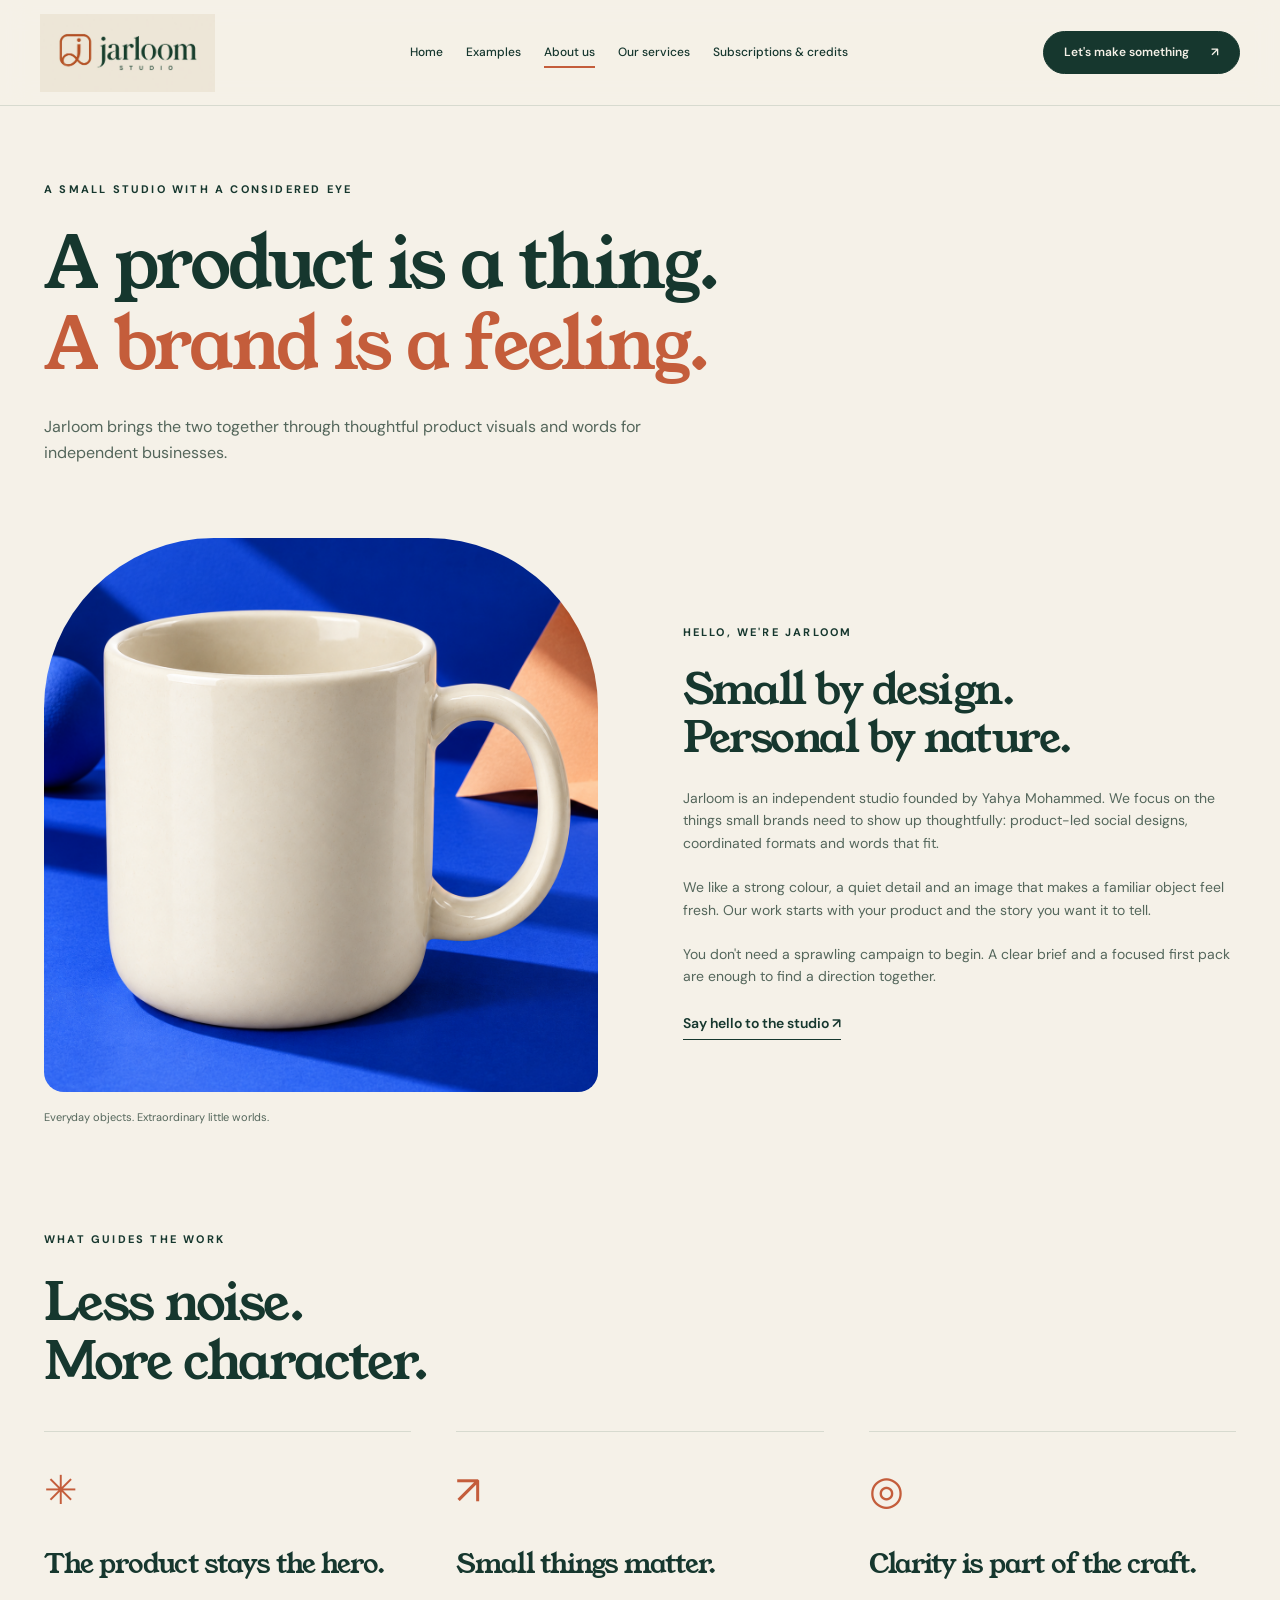
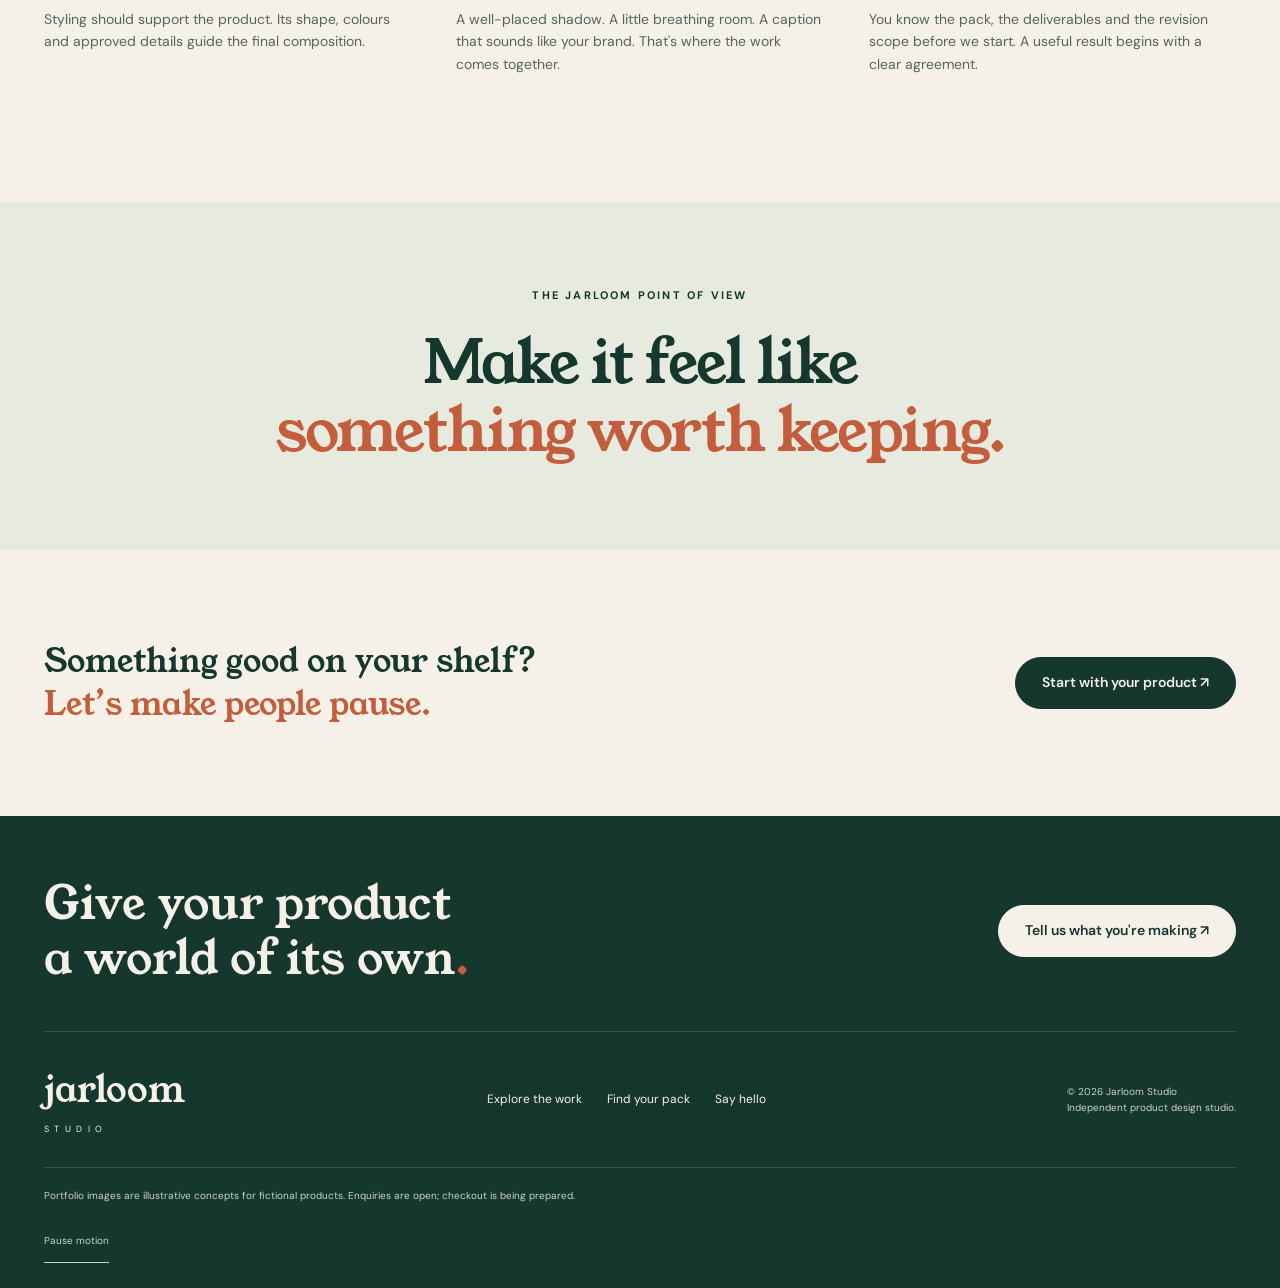
==== commit 06918e75: "Add five ad concepts and livelier site motion" ====
--- a/about.html
+++ b/about.html
@@ -1,4 +1,4 @@
-<!doctype html><html lang="en"><head><meta charset="utf-8"><meta name="viewport" content="width=device-width,initial-scale=1"><meta name="theme-color" content="#16372e"><meta name="description" content="Meet Jarloom, an independent product design studio founded by Yahya Mohammed."><title>About us · Jarloom Studio</title><link rel="canonical" href="https://jarloom-studio.github.io/about.html"><link rel="icon" href="favicon.svg" type="image/svg+xml"><link rel="preconnect" href="https://fonts.googleapis.com"><link rel="preconnect" href="https://fonts.gstatic.com" crossorigin><link href="https://fonts.googleapis.com/css2?family=DM+Sans:wght@400;500;600;700&family=Young+Serif&display=swap" rel="stylesheet"><link rel="stylesheet" href="jarloom-v2.css?v=3"><script src="jarloom-v2.js?v=3" defer></script></head><body><a class="skip" href="#main">Skip to content</a><header class="site-header"><a class="brand" href="index.html" aria-label="Jarloom Studio home"><img src="jarloom-logo.jpg" alt="Jarloom Studio" width="1600" height="807"></a><button class="menu-toggle" aria-controls="navigation" aria-expanded="false">Menu <span>＋</span></button><nav id="navigation" aria-label="Main navigation"><a href="index.html" >Home</a><a href="examples.html" >Examples</a><a href="about.html" aria-current="page">About us</a><a href="services.html" >Our services</a><a href="subscriptions.html" >Subscriptions & credits</a></nav><a class="button small header-cta" href="services.html#brief">Let's make something <span>↗</span></a></header><main id="main"><section class="page-intro wrap"><p class="eyebrow reveal">A small studio with a considered eye</p><h1 class="reveal">A product is a thing.<br><em>A brand is a feeling.</em></h1><p class="intro-copy reveal">Jarloom brings the two together through thoughtful product visuals and words for independent businesses.</p></section><section class="wrap about-story"><div class="about-image reveal"><img src="ceramic-after.png" alt="Cream ceramic mug surrounded by playful cobalt shapes" width="1254" height="1254" loading="lazy"><span>Everyday objects. Extraordinary little worlds.</span></div><div class="about-copy reveal"><p class="eyebrow">Hello, we're Jarloom</p><h2>Small by design.<br>Personal by nature.</h2><p>Jarloom is an independent studio founded by Yahya Mohammed. We focus on the things small brands need to show up thoughtfully: product-led social designs, coordinated formats and words that fit.</p><p>We like a strong colour, a quiet detail and an image that makes a familiar object feel fresh. Our work starts with your product and the story you want it to tell.</p><p>You don't need a sprawling campaign to begin. A clear brief and a focused first pack are enough to find a direction together.</p><a class="text-link" href="services.html#brief">Say hello to the studio ↗</a></div></section><section class="wrap section"><div class="section-heading reveal"><div><p class="eyebrow">What guides the work</p><h2>Less noise.<br>More character.</h2></div></div><div class="principles"><article class="reveal"><span>✳</span><h3>The product stays the hero.</h3><p>Styling should support the product. Its shape, colours and approved details guide the final composition.</p></article><article class="reveal"><span>↗</span><h3>Small things matter.</h3><p>A well-placed shadow. A little breathing room. A caption that sounds like your brand. That's where the work comes together.</p></article><article class="reveal"><span>◎</span><h3>Clarity is part of the craft.</h3><p>You know the pack, the deliverables and the revision scope before we start. A useful result begins with a clear agreement.</p></article></div></section><section class="manifesto reveal"><p class="eyebrow">The Jarloom point of view</p><h2>Make it feel like<br><em>something worth keeping.</em></h2></section><section class="cta-strip wrap reveal"><p>Something good on your shelf?<br><em>Let’s make people pause.</em></p><a class="button" href="services.html#brief">Start with your product ↗</a></section></main><footer class="site-footer"><div class="footer-top"><p class="footer-title">Give your product<br>a world of its own<span>.</span></p><a class="button light" href="services.html#brief">Tell us what you're making ↗</a></div><div class="footer-bottom"><a class="footer-wordmark" href="index.html">jarloom <small>STUDIO</small></a><div><a href="examples.html">Explore the work</a><a href="subscriptions.html">Find your pack</a><a href="mailto:y3m12005@gmail.com">Say hello</a></div><p>© 2026 Jarloom Studio<br>Independent product design studio.</p></div><p class="footer-note">Portfolio images are illustrative concepts for fictional products. Enquiries are open; checkout is being prepared.</p><button class="motion-toggle" aria-pressed="false">Pause motion</button></footer></body></html>
+<!doctype html><html lang="en"><head><meta charset="utf-8"><meta name="viewport" content="width=device-width,initial-scale=1"><meta name="theme-color" content="#16372e"><meta name="description" content="Meet Jarloom, an independent product design studio founded by Yahya Mohammed."><title>About us · Jarloom Studio</title><link rel="canonical" href="https://jarloom-studio.github.io/about.html"><link rel="icon" href="favicon.svg" type="image/svg+xml"><link rel="preconnect" href="https://fonts.googleapis.com"><link rel="preconnect" href="https://fonts.gstatic.com" crossorigin><link href="https://fonts.googleapis.com/css2?family=DM+Sans:wght@400;500;600;700&family=Young+Serif&display=swap" rel="stylesheet"><link rel="stylesheet" href="jarloom-v3.css"><script src="jarloom-v3.js" defer></script></head><body><div class="scroll-progress" aria-hidden="true"></div><a class="skip" href="#main">Skip to content</a><header class="site-header"><a class="brand" href="index.html" aria-label="Jarloom Studio home"><img src="jarloom-logo.jpg" alt="Jarloom Studio" width="1600" height="807"></a><button class="menu-toggle" aria-controls="navigation" aria-expanded="false">Menu <span>＋</span></button><nav id="navigation" aria-label="Main navigation"><a href="index.html" >Home</a><a href="examples.html" >Examples</a><a href="about.html" aria-current="page">About us</a><a href="services.html" >Our services</a><a href="subscriptions.html" >Subscriptions & credits</a></nav><a class="button small header-cta" href="services.html#brief">Let's make something <span>↗</span></a></header><main id="main"><section class="page-intro wrap"><p class="eyebrow reveal">A small studio with a considered eye</p><h1 class="reveal">A product is a thing.<br><em>A brand is a feeling.</em></h1><p class="intro-copy reveal">Jarloom brings the two together through thoughtful product visuals and words for independent businesses.</p></section><section class="wrap about-story"><div class="about-image reveal"><img src="ceramic-after.png" alt="Cream ceramic mug surrounded by playful cobalt shapes" width="1254" height="1254" loading="lazy"><span>Everyday objects. Extraordinary little worlds.</span></div><div class="about-copy reveal"><p class="eyebrow">Hello, we're Jarloom</p><h2>Small by design.<br>Personal by nature.</h2><p>Jarloom is an independent studio founded by Yahya Mohammed. We focus on the things small brands need to show up thoughtfully: product-led social designs, coordinated formats and words that fit.</p><p>We like a strong colour, a quiet detail and an image that makes a familiar object feel fresh. Our work starts with your product and the story you want it to tell.</p><p>You don't need a sprawling campaign to begin. A clear brief and a focused first pack are enough to find a direction together.</p><a class="text-link" href="services.html#brief">Say hello to the studio ↗</a></div></section><section class="wrap section"><div class="section-heading reveal"><div><p class="eyebrow">What guides the work</p><h2>Less noise.<br>More character.</h2></div></div><div class="principles"><article class="reveal"><span>✳</span><h3>The product stays the hero.</h3><p>Styling should support the product. Its shape, colours and approved details guide the final composition.</p></article><article class="reveal"><span>↗</span><h3>Small things matter.</h3><p>A well-placed shadow. A little breathing room. A caption that sounds like your brand. That's where the work comes together.</p></article><article class="reveal"><span>◎</span><h3>Clarity is part of the craft.</h3><p>You know the pack, the deliverables and the revision scope before we start. A useful result begins with a clear agreement.</p></article></div></section><section class="manifesto reveal"><p class="eyebrow">The Jarloom point of view</p><h2>Make it feel like<br><em>something worth keeping.</em></h2></section><section class="cta-strip wrap reveal"><p>Something good on your shelf?<br><em>Let’s make people pause.</em></p><a class="button" href="services.html#brief">Start with your product ↗</a></section></main><footer class="site-footer"><div class="footer-top"><p class="footer-title">Give your product<br>a world of its own<span>.</span></p><a class="button light" href="services.html#brief">Tell us what you're making ↗</a></div><div class="footer-bottom"><a class="footer-wordmark" href="index.html">jarloom <small>STUDIO</small></a><div><a href="examples.html">Explore the work</a><a href="subscriptions.html">Find your pack</a><a href="mailto:y3m12005@gmail.com">Say hello</a></div><p>© 2026 Jarloom Studio<br>Independent product design studio.</p></div><p class="footer-note">Portfolio images are illustrative concepts for fictional products. Enquiries are open; checkout is being prepared.</p><button class="motion-toggle" aria-pressed="false">Pause motion</button></footer><button class="back-to-top" aria-label="Back to top" title="Back to top">↑</button></body></html>
 
 
 
--- a/jarloom-v3.css
+++ b/jarloom-v3.css
@@ -0,0 +1,80 @@
+:root{--paper:#f5f1e8;--ink:#16372e;--orange:#c45d3b;--muted:#54665b;--line:#d7dacf;--serif:'Young Serif',Georgia,serif;--sans:'DM Sans',Arial,sans-serif}*{box-sizing:border-box}html{scroll-behavior:smooth;scroll-padding-top:115px}body{margin:0;background:var(--paper);color:var(--ink);font-family:var(--sans);font-size:16px;line-height:1.6}img{display:block;max-width:100%;height:auto}a{color:inherit;text-decoration:none}button,input,select,textarea{font:inherit}button,a,input,select,textarea{-webkit-tap-highlight-color:transparent}button{cursor:pointer}h1,h2,h3,p{margin-top:0}h1,h2,h3{font-family:var(--serif);font-weight:400;line-height:1.13;letter-spacing:-.035em}h1{font-size:clamp(44px,5.65vw,78px);margin-bottom:28px}h2{font-size:clamp(34px,4.1vw,54px);margin-bottom:24px}h3{font-size:27px;line-height:1.2}h1 em,h2 em,.cta-strip em{font-style:normal;color:var(--orange)}h2 span,.footer-title span{color:var(--orange)}p{margin-bottom:22px}a,button{touch-action:manipulation}a:focus-visible,button:focus-visible,input:focus-visible,select:focus-visible,textarea:focus-visible,summary:focus-visible{outline:3px solid var(--orange);outline-offset:5px}.wrap{width:min(1240px,calc(100% - 88px));margin:auto}.section{padding:105px 0}.eyebrow{font-size:11px;text-transform:uppercase;letter-spacing:.2em;font-weight:700;margin-bottom:24px}.button{display:inline-flex;justify-content:center;align-items:center;gap:22px;border:1px solid var(--ink);border-radius:99px;padding:15px 26px;background:var(--ink);color:var(--paper);font-size:14px;line-height:1.4;font-weight:600;transition:transform .25s,background .25s}.button:hover{transform:translateY(-3px);background:#285647}.button.small{padding:12px 20px;font-size:12px}.button.light{background:var(--paper);color:var(--ink);border-color:var(--paper)}.button.outline{background:transparent;color:var(--ink)}.text-link{display:inline-block;border:0;padding:0 0 5px;background:none;border-bottom:1px solid currentColor;font-size:14px;font-weight:600;transition:color .2s}.text-link:hover{color:var(--orange)}.site-header{height:106px;display:flex;align-items:center;justify-content:space-between;padding:0 40px;border-bottom:1px solid var(--line);background:rgba(245,241,232,.96);position:sticky;top:0;z-index:50;backdrop-filter:blur(14px)}.brand{display:block;width:175px;height:78px;overflow:hidden;flex-shrink:0}.brand img{width:215px;max-width:none;height:auto;transform:translate(-20px,-14px);mix-blend-mode:multiply}.site-header nav{display:flex;gap:23px;align-items:center}.site-header nav a{font-size:12px;font-weight:500;position:relative;padding:10px 0}.site-header nav a:after{position:absolute;content:'';bottom:4px;left:0;height:2px;background:var(--orange);width:0;transition:width .2s}.site-header nav a:hover:after,.site-header nav a[aria-current]:after{width:100%}.menu-toggle{display:none}.skip{position:fixed;top:-100px;left:20px;z-index:100;padding:12px 20px;background:var(--ink);color:white}.skip:focus{top:8px}.hero{display:grid;grid-template-columns:1.04fr 1fr;gap:60px;padding-top:65px;padding-bottom:82px;align-items:center}.hero-copy>p:not(.eyebrow){max-width:470px;font-size:16px;color:var(--muted)}.hero-actions{display:flex;align-items:center;gap:28px;margin-top:32px;flex-wrap:wrap}.hero-detail{display:flex;align-items:center;gap:18px;margin-top:48px}.hero-detail p{font-size:12px;margin:0;color:var(--muted)}.hero-detail strong{font-weight:500}.loop-mark{width:52px;height:52px;display:grid;place-items:center;border:2px solid var(--orange);border-radius:18px;color:var(--orange);font:44px/.8 Georgia;flex-shrink:0;padding-bottom:10px}.hero-art{position:relative}.hero-image{border-radius:160px 160px 24px 24px;overflow:hidden;border:1px solid rgba(22,55,46,.12);aspect-ratio:1/1.05}.hero-image img{width:100%;height:100%;object-fit:cover;transition:opacity .25s,transform .7s}.hero-image:hover img{transform:scale(1.025)}.art-note{position:absolute;right:-20px;top:38px;background:var(--paper);border:1px solid var(--ink);border-radius:50%;width:117px;height:117px;display:flex;flex-direction:column;justify-content:center;text-align:center;font-size:12px;line-height:1.35;transform:rotate(10deg)}.art-note em{font:20px var(--serif);color:var(--orange)}.mood-picker{position:absolute;bottom:20px;left:50%;transform:translateX(-50%);background:rgba(245,241,232,.96);border:1px solid var(--line);border-radius:99px;display:flex;align-items:center;gap:5px;padding:8px;white-space:nowrap;box-shadow:0 8px 25px #16372e0c}.mood-picker>span{font-size:10px;letter-spacing:.06em;margin:0 9px}.mood-picker button{border:0;padding:11px 14px;border-radius:99px;background:transparent;color:var(--ink);font-size:12px}.mood-picker button.active{background:var(--ink);color:var(--paper)}.ticker{overflow:hidden;border-top:1px solid var(--line);border-bottom:1px solid var(--line);padding:17px 0;background:#e8ecdf}.ticker div{display:flex;align-items:center;gap:36px;width:max-content;font-size:11px;letter-spacing:.18em;font-weight:600;animation:marquee 40s linear infinite}.ticker span{font-size:24px;color:var(--orange)}@keyframes marquee{to{transform:translateX(-50%)}}.section-heading{display:flex;justify-content:space-between;align-items:flex-end;gap:30px;margin-bottom:40px}.section-heading h2{margin:0}.side-copy{color:var(--muted);font-size:14px;margin-bottom:0}.example-grid{display:grid;grid-template-columns:1fr 1fr;gap:58px 32px}.home-examples{grid-template-columns:repeat(3,1fr);gap:24px}.example-card[hidden]{display:none}.compare{position:relative;aspect-ratio:1;background:white;border-radius:20px;overflow:hidden;isolation:isolate}.compare img{position:absolute;width:100%;height:100%;object-fit:cover;inset:0;user-select:none;pointer-events:none}.compare .after{clip-path:inset(0 calc(100% - var(--reveal)) 0 0);z-index:1}.compare-labels{position:absolute;top:18px;left:18px;right:18px;display:flex;justify-content:space-between;z-index:3;pointer-events:none}.compare-labels span{background:rgba(245,241,232,.93);color:var(--ink);border-radius:50px;padding:6px 13px;font-size:10px;font-weight:600;text-transform:uppercase;letter-spacing:.1em}.compare-divider{position:absolute;z-index:2;left:var(--reveal);top:0;bottom:0;width:2px;background:var(--paper);transform:translateX(-50%);pointer-events:none;box-shadow:0 0 5px #0003}.compare-divider span{position:absolute;top:50%;left:50%;transform:translate(-50%,-50%);width:44px;height:44px;border-radius:50%;background:var(--paper);color:var(--ink);display:grid;place-items:center;font-size:22px;font-weight:600;box-shadow:0 2px 15px #0002;word-spacing:4px}.compare input[type=range]{position:absolute;inset:0;width:100%;height:100%;opacity:0;z-index:4;cursor:ew-resize;margin:0;touch-action:pan-y}.compare:focus-within{outline:3px solid var(--orange);outline-offset:5px}.drag-hint{position:absolute;z-index:2;bottom:18px;left:50%;transform:translateX(-50%);color:var(--ink);background:rgba(245,241,232,.91);border-radius:50px;padding:7px 14px;font-size:10px;white-space:nowrap;pointer-events:none}.example-info{padding:22px 2px 0}.example-meta{display:flex;justify-content:space-between;font-size:10px;text-transform:uppercase;letter-spacing:.12em;color:var(--muted);margin-bottom:12px}.example-info h3{margin-bottom:9px;font-size:29px}.example-info p{color:var(--muted);font-size:13px;margin-bottom:16px}.example-description{max-width:500px}.compare-buttons{display:flex;justify-content:space-between;border-top:1px solid var(--line);padding-top:12px}.compare-buttons button{border:0;background:none;color:var(--ink);font-size:11px;padding:8px 0;min-height:44px}.compare-buttons button:hover{color:var(--orange)}.fine-print{font-size:12px;color:var(--muted);margin-top:25px}.studio-note{background:#e6eadf;padding:90px 0;position:relative;overflow:hidden}.note-grid{display:grid;grid-template-columns:1fr 2fr;gap:40px;position:relative}.note-grid>div{max-width:640px;z-index:1}.note-grid>div p{color:var(--muted);max-width:530px}.giant-loop{position:absolute;right:-20px;bottom:-150px;color:#cad6c5;opacity:.5;font:440px Georgia;pointer-events:none}.steps{display:grid;grid-template-columns:repeat(3,1fr);gap:50px}.steps article{border-top:1px solid var(--ink);padding-top:24px}.steps article>span{color:var(--orange);font-size:12px}.steps h3{margin:28px 0 16px;font-size:27px}.steps p{font-size:14px;color:var(--muted)}.starter{border:1px solid var(--line);border-radius:25px;display:flex;justify-content:space-between;align-items:center;padding:55px 65px;background:#efe4d8;gap:30px}.starter h2{font-size:43px}.starter p{font-size:14px;color:var(--muted)}.starter-price{min-width:280px}.price{font:64px var(--serif);line-height:1.1;display:block;margin:30px 0}.price small{display:block;font:11px var(--sans);letter-spacing:.05em;margin-top:14px}.starter-price p{font-size:11px;max-width:250px;margin-top:20px}.cta-strip{display:flex;align-items:center;justify-content:space-between;gap:30px;padding:90px 0}.cta-strip p{font:32px/1.35 var(--serif);margin:0}.site-footer{background:var(--ink);color:var(--paper);padding:60px max(44px,calc((100vw - 1240px)/2)) 25px}.footer-top{display:flex;justify-content:space-between;align-items:center;gap:35px;border-bottom:1px solid #ffffff24;padding-bottom:45px}.footer-title{font:46px/1.2 var(--serif);margin:0}.footer-bottom{display:flex;justify-content:space-between;align-items:center;gap:30px;padding:32px 0}.footer-wordmark{font:36px var(--serif)}.footer-wordmark small{display:block;font:9px var(--sans);letter-spacing:.6em;margin-top:8px}.footer-bottom>div{display:flex;gap:25px;font-size:12px}.footer-bottom>p,.footer-note{font-size:10px;color:#cbd3c7}.footer-bottom>p{margin:0}.footer-note{border-top:1px solid #ffffff24;padding-top:20px;margin:0}.page-intro{padding-top:75px;padding-bottom:48px}.page-intro h1{max-width:1000px}.intro-copy{max-width:640px;color:var(--muted);font-size:16px;margin:0}.portfolio-section{padding-bottom:25px}.filters{display:flex;gap:10px;flex-wrap:wrap;margin-bottom:22px}.filters button{border:1px solid var(--line);border-radius:99px;padding:12px 20px;font-size:12px;background:transparent;color:var(--ink);min-height:44px}.filters button.active{background:var(--ink);border-color:var(--ink);color:var(--paper)}.filters span{margin-left:10px;opacity:.6}.portfolio-note{font-size:12px;color:var(--muted);max-width:730px;margin-bottom:40px}.portfolio-end{display:flex;align-items:center;gap:25px;border-top:1px solid var(--line);margin-top:65px;padding-top:35px}.portfolio-end p{font-size:14px;color:var(--muted);margin:0}.portfolio-end strong{font-weight:500}.portfolio-end a{margin-left:auto}.about-story{display:grid;grid-template-columns:1fr 1fr;gap:85px;align-items:center;padding:25px 0 0}.about-image img{width:100%;aspect-ratio:1;object-fit:cover;border-radius:170px 170px 20px 20px}.about-image span{font-size:11px;display:block;margin-top:17px;color:var(--muted)}.about-copy h2{font-size:43px}.about-copy p:not(.eyebrow){color:var(--muted);font-size:14px}.principles{display:grid;grid-template-columns:repeat(3,1fr);gap:45px}.principles article{border-top:1px solid var(--line);padding-top:26px}.principles span{font-size:40px;color:var(--orange)}.principles h3{margin-top:26px}.principles p{font-size:14px;color:var(--muted)}.manifesto{text-align:center;padding:85px 30px;background:#e6eadf}.manifesto h2{font-size:clamp(34px,4.7vw,65px);margin-bottom:0}.service-list{padding-bottom:70px}.service-row{display:grid;grid-template-columns:.15fr 1fr .6fr;gap:60px;align-items:center;padding:40px 0;border-top:1px solid var(--line)}.service-number{align-self:start;font-size:13px;color:var(--orange);margin-top:8px}.service-row h2{font-size:38px}.service-row p{color:var(--muted);font-size:14px;max-width:430px}.service-row img{border-radius:18px;aspect-ratio:1;width:100%;object-fit:cover}.tag{display:inline-block;font-size:10px;text-transform:uppercase;letter-spacing:.08em;border:1px solid var(--line);border-radius:99px;padding:8px 14px}.scope-section{display:grid;grid-template-columns:1fr 1fr;gap:80px;align-items:center;padding-bottom:90px}.scope-card{background:#e6eadf;padding:45px;border-radius:22px}.scope-card h2{font-size:35px}.scope-card ul{padding-left:20px;font-size:14px;margin-bottom:30px}.scope-card li{margin:12px 0}.scope-copy p{font-size:14px;color:var(--muted)}.scope-copy h3{font-size:32px}.brief-section{background:#ece0d3;padding:80px 0}.brief-grid{display:grid;grid-template-columns:.9fr 1.1fr;gap:90px}.brief-grid>div>p:not(.eyebrow){font-size:14px;color:var(--muted);max-width:400px}.brief-note{padding:18px;border:1px solid #c7b8a8;border-radius:14px}.form-pair{display:grid;grid-template-columns:1fr 1fr;gap:16px}label{display:block;font-size:12px;font-weight:600;margin-bottom:18px}input:not([type=checkbox]):not([type=range]),select,textarea{display:block;width:100%;background:var(--paper);border:1px solid #bfc6b6;border-radius:10px;color:var(--ink);padding:13px 14px;margin-top:7px;font-size:14px}textarea{resize:vertical}.checkbox{display:flex;gap:10px;align-items:flex-start;font-weight:400;font-size:11px;line-height:1.55}.checkbox input{margin-top:3px;width:18px;height:18px;accent-color:var(--ink);flex-shrink:0}.brief-grid .fine-print{font-size:10px}#draft-area{padding-top:20px}#draft-area .text-link{margin-right:15px}#copy-status{font-size:12px;margin-top:12px}.pricing-grid{display:grid;grid-template-columns:1fr 1fr;gap:26px;padding-top:12px}.pricing-card{border:1px solid var(--line);border-radius:25px;padding:45px;position:relative;background:#fffcf4}.pricing-card h2{font-size:36px;margin-bottom:15px}.pricing-card>p:not(.eyebrow){font-size:13px;color:var(--muted)}.pricing-card.featured{background:var(--ink);color:var(--paper);border-color:var(--ink)}.pricing-card.featured>p:not(.eyebrow){color:#c5d1bf}.pricing-flag{position:absolute;top:-15px;right:30px;background:var(--orange);color:var(--paper);border-radius:99px;font-size:10px;padding:7px 16px;letter-spacing:.06em}.pricing-card ul{list-style:none;padding:0;font-size:13px;margin:30px 0}.pricing-card li{padding:12px 0;border-bottom:1px solid var(--line)}.pricing-card.featured li{border-color:#ffffff24}.pricing-card .button{width:100%}.pricing-disclaimer{margin-top:20px}.credits-section{display:grid;grid-template-columns:1fr 1fr;gap:75px;align-items:center;padding-top:95px;padding-bottom:90px}.credits-section>div>p:not(.eyebrow){font-size:14px;color:var(--muted);max-width:460px}.credit-visual{background:#e6eadf;border-radius:25px;padding:38px;text-align:center}.credit-token{display:flex;flex-direction:column;align-items:center;justify-content:center;border:2px solid var(--orange);border-radius:50%;width:135px;height:135px;font:57px var(--serif);color:var(--orange);margin:0 auto 35px}.credit-token>span{font:8px var(--sans);letter-spacing:.15em}.credit-outputs{display:flex;align-items:center;justify-content:space-between;gap:12px}.credit-outputs>div{display:flex;flex-direction:column;align-items:center;justify-content:flex-end;min-height:90px}.credit-outputs p{font-size:10px;margin:15px 0 0}.credit-outputs b{font-weight:400;color:var(--orange)}.format-square{width:48px;height:48px;border:2px solid var(--ink);border-radius:8px;background:#f5f1e870}.format-story{width:34px;height:60px;border:2px solid var(--ink);border-radius:8px;background:#f5f1e870}.format-caption{font:35px var(--serif);height:48px}.planner{display:grid;grid-template-columns:1fr 1fr;gap:60px;border-top:1px solid var(--line);border-bottom:1px solid var(--line);padding:60px 0;align-items:center}.planner h2{font-size:39px}.planner p{font-size:13px;color:var(--muted);margin-bottom:0}.planner label{display:flex;justify-content:space-between;align-items:center;font-size:14px}.planner output{font:40px var(--serif);color:var(--orange)}#design-count{width:100%;accent-color:var(--orange);height:30px;cursor:pointer}.range-ends{display:flex;justify-content:space-between;font-size:10px;color:var(--muted)}#planner-result{font-size:14px;margin:25px 0}.faq-section{display:grid;grid-template-columns:1fr 1.4fr;gap:70px;padding-top:90px}.faq details{border-top:1px solid var(--line);padding:22px 0}.faq details:last-child{border-bottom:1px solid var(--line)}.faq summary{font-size:14px;font-weight:500;cursor:pointer;list-style:none;display:flex;justify-content:space-between;gap:20px}.faq summary:after{content:'＋';color:var(--orange);font-size:20px;line-height:1}.faq details[open] summary:after{content:'−'}.faq details p{font-size:13px;color:var(--muted);padding-top:17px;margin-bottom:0}.sr-only{position:absolute;width:1px;height:1px;padding:0;margin:-1px;overflow:hidden;clip:rect(0,0,0,0);white-space:nowrap;border:0}.js .reveal{opacity:0;transform:translateY(22px);transition:opacity .7s,transform .7s}.js .reveal.visible{opacity:1;transform:none}.image-changing{opacity:.3!important}
+@media(min-width:1450px){.hero{padding-top:80px;padding-bottom:100px}.hero-image{max-height:610px}}
+@media(max-width:1120px){.site-header{padding:0 28px}.site-header nav{gap:18px}.header-cta{display:none}.wrap{width:calc(100% - 64px)}.hero{gap:40px}.hero-actions{gap:20px}.hero-actions .text-link{font-size:12px}.mood-picker>span{display:none}.about-story,.scope-section,.brief-grid{gap:45px}.service-row{gap:30px}.home-examples h3{font-size:23px}.starter{padding:45px}.site-footer{padding:55px 32px 25px}}
+@media(max-width:800px){html{scroll-padding-top:85px}.site-header{height:82px;padding:0 24px}.brand{width:145px;height:70px}.brand img{width:190px;transform:translate(-19px,-10px)}.menu-toggle{display:flex;align-items:center;gap:15px;border:1px solid var(--line);border-radius:40px;background:transparent;color:var(--ink);font-size:12px;padding:10px 18px;min-height:44px}.menu-toggle span{font-size:20px;line-height:1}.site-header nav{display:none;position:absolute;left:0;right:0;top:82px;flex-direction:column;align-items:stretch;background:var(--paper);padding:22px 30px;box-shadow:0 15px 30px #16372e10;border-bottom:1px solid var(--line);gap:6px}.site-header nav.open{display:flex}.site-header nav a{font-size:15px;padding:12px 0}.site-header nav a:after{bottom:8px;max-width:50px}.hero{grid-template-columns:1fr 1fr;gap:24px;padding-top:42px;padding-bottom:55px}h1{font-size:44px}.hero-copy>p:not(.eyebrow){font-size:14px}.hero-detail{margin-top:25px}.hero-detail p{font-size:10px}.hero-art .art-note{width:85px;height:85px;right:-10px;top:15px;font-size:10px}.art-note em{font-size:17px}.mood-picker{bottom:12px;padding:5px;gap:0}.mood-picker button{font-size:10px;padding:10px 12px}.hero-actions{margin-top:25px;gap:15px}.hero-actions .button{font-size:12px;padding:13px 19px}.hero-detail .loop-mark{width:40px;height:40px;font-size:34px;border-radius:13px}.section{padding:75px 0}.home-examples{grid-template-columns:1fr 1fr}.home-examples .example-card:last-child{grid-column:1/-1;max-width:calc(50% - 12px);width:100%;margin:auto}.note-grid{grid-template-columns:1fr;gap:10px}.studio-note{padding:65px 0}.steps{gap:25px}.steps h3{font-size:23px}.steps p{font-size:12px}.starter{padding:35px;gap:35px}.starter h2{font-size:34px}.starter-price{min-width:220px}.price{font-size:56px}.cta-strip p{font-size:26px}.cta-strip{padding:65px 0}.footer-title{font-size:36px}.footer-bottom{flex-wrap:wrap}.footer-bottom>div{gap:20px}.footer-bottom>p{width:100%}.page-intro{padding-top:55px;padding-bottom:35px}.about-story{gap:35px}.about-copy h2{font-size:33px}.about-copy p:not(.eyebrow){font-size:13px}.principles{gap:25px}.principles h3{font-size:23px}.principles p{font-size:12px}.service-row{grid-template-columns:30px 1fr 180px;gap:22px}.service-row h2{font-size:29px}.service-row p{font-size:13px}.scope-section{gap:30px}.scope-card{padding:30px}.scope-card h2{font-size:29px}.scope-copy p{font-size:13px}.brief-grid{gap:30px}.form-pair{grid-template-columns:1fr;gap:0}.pricing-card{padding:30px}.credits-section{gap:35px;padding-top:65px;padding-bottom:65px}.credit-visual{padding:25px}.planner{gap:35px}.faq-section{gap:35px;padding-top:65px}}
+@media(max-width:600px){.wrap{width:calc(100% - 40px)}.site-header{padding:0 20px}.hero{grid-template-columns:1fr;gap:40px;padding-top:35px;padding-bottom:45px}.hero h1{font-size:clamp(40px,11vw,57px)}.hero-copy>p:not(.eyebrow){max-width:440px;font-size:14px}.hero-detail{margin-top:25px}.hero-detail p{font-size:11px}.hero-image{border-radius:140px 140px 20px 20px;aspect-ratio:1/1.05}.hero-art{max-width:440px;width:100%;margin:auto}.hero-art .art-note{width:100px;height:100px;right:0;font-size:12px}.art-note em{font-size:20px}.mood-picker{bottom:20px}.mood-picker button{font-size:12px;padding:12px 17px}.mood-picker>span{display:block;font-size:10px;margin:0 6px}.eyebrow{font-size:10px;margin-bottom:20px}.section{padding:60px 0}.section-heading{display:block;margin-bottom:30px}.section-heading .text-link,.section-heading .side-copy{margin-top:20px}.section-heading h2{font-size:36px}.example-grid,.home-examples{grid-template-columns:1fr;gap:40px}.home-examples .example-card:last-child{grid-column:auto;max-width:none}.example-info h3,.home-examples h3{font-size:29px}.example-info{padding-top:18px}.compare-labels{top:15px;left:15px;right:15px}.steps{grid-template-columns:1fr;gap:20px}.steps h3{margin-top:14px;font-size:26px}.steps article{padding-top:20px}.steps p{font-size:14px}.starter{display:block;padding:30px}.starter h2{font-size:34px}.starter-price{border-top:1px solid #c8b7a8;margin-top:25px}.starter-price p{max-width:none}.starter-price .button{width:100%}.cta-strip{display:block;padding:60px 0}.cta-strip p{font-size:27px;margin-bottom:25px}.site-footer{padding:45px 20px 25px}.footer-top{display:block;padding-bottom:35px}.footer-title{font-size:34px;margin-bottom:25px}.footer-bottom{align-items:flex-start;gap:25px}.footer-bottom>div{flex-direction:column;gap:12px;font-size:11px}.page-intro{padding-top:40px;padding-bottom:30px}.page-intro h1{font-size:clamp(38px,10vw,54px)}.intro-copy{font-size:14px}.filters{gap:8px}.filters button{padding:10px 14px;font-size:11px}.portfolio-note{font-size:11px;margin-bottom:30px}.portfolio-end{flex-wrap:wrap;gap:18px;margin-top:40px}.portfolio-end p{font-size:12px}.portfolio-end a{margin-left:0}.about-story{grid-template-columns:1fr;gap:35px;padding-top:10px}.about-copy h2{font-size:36px}.about-copy p:not(.eyebrow){font-size:14px}.principles{grid-template-columns:1fr;gap:20px}.principles article{padding-top:22px}.principles span{font-size:32px}.principles h3{font-size:26px;margin-top:18px}.principles p{font-size:14px}.manifesto{padding:60px 20px}.manifesto h2{font-size:35px}.service-row{grid-template-columns:25px 1fr;gap:15px;padding:30px 0}.service-row img{grid-column:2}.service-row h2{font-size:30px}.service-row p{font-size:14px}.service-list{padding-bottom:35px}.scope-section{grid-template-columns:1fr;padding-bottom:50px}.scope-copy h3{font-size:29px}.scope-copy p{font-size:14px}.brief-section{padding:55px 0}.brief-grid{grid-template-columns:1fr;gap:35px}.form-pair{grid-template-columns:1fr 1fr;gap:12px}.brief-grid h2{font-size:43px}.brief-grid>div>p:not(.eyebrow){max-width:none}.brief-grid .button{width:100%}.pricing-grid{grid-template-columns:1fr;gap:35px}.pricing-card{padding:32px}.pricing-disclaimer{font-size:11px}.credits-section{grid-template-columns:1fr;gap:28px;padding-top:55px;padding-bottom:55px}.credits-section h2{font-size:39px}.credit-outputs{justify-content:space-around}.planner{grid-template-columns:1fr;gap:25px;padding:40px 0}.planner h2{font-size:35px}.faq-section{grid-template-columns:1fr;gap:10px;padding-top:55px}.faq-section h2{font-size:35px}.faq summary{font-size:13px}}
+@media(max-width:380px){.mood-picker>span{display:none}.form-pair{grid-template-columns:1fr;gap:0}.hero-actions{align-items:flex-start;flex-direction:column}.footer-title{font-size:29px}}
+@media(prefers-reduced-motion:reduce){html{scroll-behavior:auto}*,*:before,*:after{animation:none!important;transition:none!important}.js .reveal{opacity:1;transform:none}}
+.brand img{width:100%;max-width:100%;height:100%;object-fit:cover;transform:none}.motion-toggle{background:none;border:0;border-bottom:1px solid #cbd3c7;color:#cbd3c7;font-size:10px;padding:5px 0;margin-top:15px;min-height:44px}.motion-paused *{animation-play-state:paused!important;transition:none!important}.motion-paused .reveal{opacity:1;transform:none}
+/* Jarloom campaign motion: small, expressive details, with a complete pause. */
+.scroll-progress{position:fixed;left:0;top:0;width:100%;height:3px;background:var(--orange);z-index:100;transform:scaleX(var(--progress,0));transform-origin:left;pointer-events:none}
+.motion-title .word-window{display:inline-block;overflow:hidden;vertical-align:bottom;padding-bottom:.1em;margin-bottom:-.1em}
+.motion-title .word-rise{display:inline-block}
+.js .motion-title.visible .word-rise{animation:word-rise .9s cubic-bezier(.16,1,.3,1) both;animation-delay:var(--word-delay,0ms)}
+@keyframes word-rise{from{transform:translateY(110%) rotate(5deg);opacity:0}to{transform:translateY(0) rotate(0);opacity:1}}
+.hero-art{perspective:1000px}
+.hero-art:before{content:'';position:absolute;inset:16px -10px -10px 14px;border:1px solid #c45d3b44;border-radius:165px 165px 26px 26px;transform:rotate(-3deg);transition:border-color .7s,transform .7s;z-index:-1}
+.hero-art[data-scene=ceramic]:before{border-color:#5269c7aa;transform:rotate(3deg)}
+.hero-art[data-scene=candle]:before{border-color:#16372e88;transform:rotate(-4deg)}
+.hero-image{transform:rotateY(var(--depth-x,0deg)) rotateX(var(--depth-y,0deg));transition:transform .35s ease-out;will-change:transform}
+.hero-image img{animation:product-breathe 8s ease-in-out infinite}
+@keyframes product-breathe{0%,100%{transform:scale(1)}50%{transform:scale(1.04)}}
+.hero-image img.scene-swap{animation:scene-reveal 1.05s cubic-bezier(.16,1,.3,1) both}
+@keyframes scene-reveal{from{opacity:.2;transform:scale(1.1);filter:blur(7px)}to{opacity:1;transform:scale(1);filter:blur(0)}}
+.art-note{animation:note-sway 6s ease-in-out infinite;z-index:3}
+@keyframes note-sway{0%,100%{transform:rotate(10deg) translateY(0)}50%{transform:rotate(3deg) translateY(-12px)}}
+.orbit-dot{position:absolute;width:15px;height:15px;z-index:4;border-radius:50%;background:var(--orange);pointer-events:none;box-shadow:0 0 0 8px #f5f1e860}
+.orbit-one{left:-8px;top:27%;animation:orbit-float 5.8s ease-in-out infinite}
+.orbit-two{right:10px;bottom:-8px;width:9px;height:9px;background:var(--ink);animation:orbit-float 6.7s ease-in-out infinite reverse}
+@keyframes orbit-float{50%{transform:translate(8px,-20px)}}
+.showcase-toggle{width:35px;height:35px;min-height:35px;display:grid;place-items:center;border:1px solid #16372e22!important;background:transparent!important;color:var(--ink)!important;padding:0!important;font-size:12px!important;margin-left:4px}
+.hero-copy .loop-mark{animation:loop-nod 7s ease-in-out infinite}
+@keyframes loop-nod{0%,80%,100%{transform:rotate(0)}88%{transform:rotate(-8deg)}94%{transform:rotate(6deg)}}
+.button{position:relative;overflow:hidden;isolation:isolate}
+.button:before{content:'';position:absolute;inset:0;background:#ffffff17;transform:translateX(-110%) skewX(-15deg);transition:transform .55s;z-index:-1}
+.button:hover:before{transform:translateX(0) skewX(0)}
+.button:hover>span{transform:translate(3px,-3px)}
+.button>span{transition:transform .3s}
+.text-link{background-image:linear-gradient(var(--orange),var(--orange));background-size:0 1px;background-position:left bottom;background-repeat:no-repeat;transition:background-size .35s,color .25s}
+.text-link:hover{background-size:100% 1px}
+.campaign-section{padding-top:20px;padding-bottom:80px}
+.campaign-note{max-width:920px;font-size:12px;color:var(--muted);margin-bottom:35px}
+.campaign-grid{display:grid;grid-template-columns:1fr 1fr;gap:60px 32px}
+.campaign-card .compare{border-radius:22px;box-shadow:0 12px 36px #16372e08}
+.campaign-card:last-child{grid-column:1/-1;width:min(620px,100%);justify-self:center}
+.campaign-card .compare-labels{top:12px;left:12px;right:12px}
+.campaign-card .compare-labels span{font-size:8px;padding:5px 10px;opacity:0;transform:translateY(-6px);transition:opacity .3s,transform .3s}
+.campaign-card .compare:hover .compare-labels span,.campaign-card .compare:focus-within .compare-labels span{opacity:1;transform:none}
+.campaign-card .compare-divider{opacity:.25;transition:opacity .2s}
+.campaign-card .compare:hover .compare-divider,.campaign-card .compare:focus-within .compare-divider{opacity:1}
+.campaign-card .example-info h3{font-size:30px}
+.campaign-chips{display:flex;gap:7px;flex-wrap:wrap;margin:18px 0}
+.campaign-chips span{font-size:9px;padding:5px 9px;border-radius:99px;background:#e6eadf;color:var(--ink)}
+.campaign-outro{display:flex;align-items:center;gap:25px;border-top:1px solid var(--line);margin-top:50px;padding-top:35px}
+.campaign-outro p{font-size:14px;margin:0;color:var(--muted)}
+.campaign-outro strong{font-weight:500}
+.campaign-outro a{margin-left:auto}
+#scene-studies{padding-top:60px;border-top:1px solid var(--line)}
+.campaign-preview{background:#eadccd;overflow:hidden}
+.campaign-track{display:flex;gap:25px;overflow-x:auto;scroll-snap-type:x mandatory;scrollbar-width:thin;scrollbar-color:var(--orange) transparent;padding:12px 2px 25px;overscroll-behavior-x:contain}
+.campaign-peek{display:block;flex:0 0 32%;min-width:250px;scroll-snap-align:start}
+.campaign-peek>div{overflow:hidden;border-radius:18px;box-shadow:0 12px 30px #16372e10;transform:rotate(-1.5deg);transition:transform .45s,box-shadow .45s}
+.campaign-peek:nth-child(even)>div{transform:rotate(1.5deg)}
+.campaign-peek:hover>div{transform:rotate(0) translateY(-7px);box-shadow:0 22px 35px #16372e20}
+.campaign-peek img{width:100%;aspect-ratio:1;object-fit:cover;transition:transform .65s}
+.campaign-peek:hover img{transform:scale(1.025)}
+.campaign-peek>span{display:flex;justify-content:space-between;gap:10px;font-size:11px;font-weight:700;letter-spacing:.09em;margin:18px 3px 0}
+.campaign-peek small{font-size:9px;font-weight:400;letter-spacing:0;color:var(--muted)}
+.track-controls{display:flex;justify-content:space-between;align-items:center;margin-top:5px;font-size:10px;color:var(--muted)}
+.track-controls>div{display:flex;gap:9px}
+.track-controls button{width:44px;height:44px;display:grid;place-items:center;border:1px solid var(--ink);border-radius:50%;background:transparent;color:var(--ink);font-size:20px;transition:background .2s,color .2s,transform .2s}
+.track-controls button:hover{background:var(--ink);color:var(--paper);transform:translateY(-3px)}
+.back-to-top{position:fixed;right:22px;bottom:22px;width:46px;height:46px;display:grid;place-items:center;border:1px solid #f5f1e888;border-radius:50%;background:var(--ink);color:var(--paper);font-size:23px;z-index:40;opacity:0;visibility:hidden;transform:translateY(15px);transition:transform .3s,opacity .3s,visibility .3s;box-shadow:0 5px 15px #0002}
+.back-to-top.shown{opacity:1;visibility:visible;transform:none}
+.back-to-top:hover{transform:translateY(-4px)}
+.motion-paused .word-rise{animation:none!important;transform:none!important;opacity:1!important}.motion-paused .hero-image{transform:none!important}.motion-paused .hero-image img{animation:none!important;filter:none!important;opacity:1!important}.motion-paused .art-note,.motion-paused .orbit-dot{animation:none!important}
+@media(max-width:800px){.showcase-toggle{width:30px;height:30px;min-height:30px}.campaign-peek{flex-basis:48%;min-width:230px}.campaign-grid{gap:42px 24px}.campaign-card .example-info h3{font-size:25px}}
+@media(max-width:600px){.campaign-section{padding-top:10px;padding-bottom:45px}.campaign-grid{grid-template-columns:1fr;gap:40px}.campaign-card:last-child{grid-column:auto}.campaign-card .example-info h3{font-size:28px}.campaign-note{font-size:11px}.campaign-outro{flex-wrap:wrap;gap:17px}.campaign-outro p{font-size:12px}.campaign-outro a{margin-left:0}#scene-studies{padding-top:40px}.campaign-peek{flex-basis:83%;min-width:0}.campaign-track{gap:20px}.campaign-preview .section-heading h2{font-size:36px}.campaign-peek>span{font-size:10px}.showcase-toggle{width:34px;height:34px;min-height:34px}.mood-picker>span{display:none}.orbit-one{left:0}.back-to-top{right:15px;bottom:15px;width:44px;height:44px}}
+@media(hover:none){.campaign-card .compare-labels span{opacity:.85;transform:none}.campaign-card .compare-divider{opacity:.6}}
+@media(prefers-reduced-motion:reduce){.motion-title .word-rise{animation:none!important;transform:none!important;opacity:1!important}.hero-image{transform:none!important}.hero-image img,.art-note,.orbit-dot,.hero-copy .loop-mark{animation:none!important}.showcase-toggle{display:none}}
+
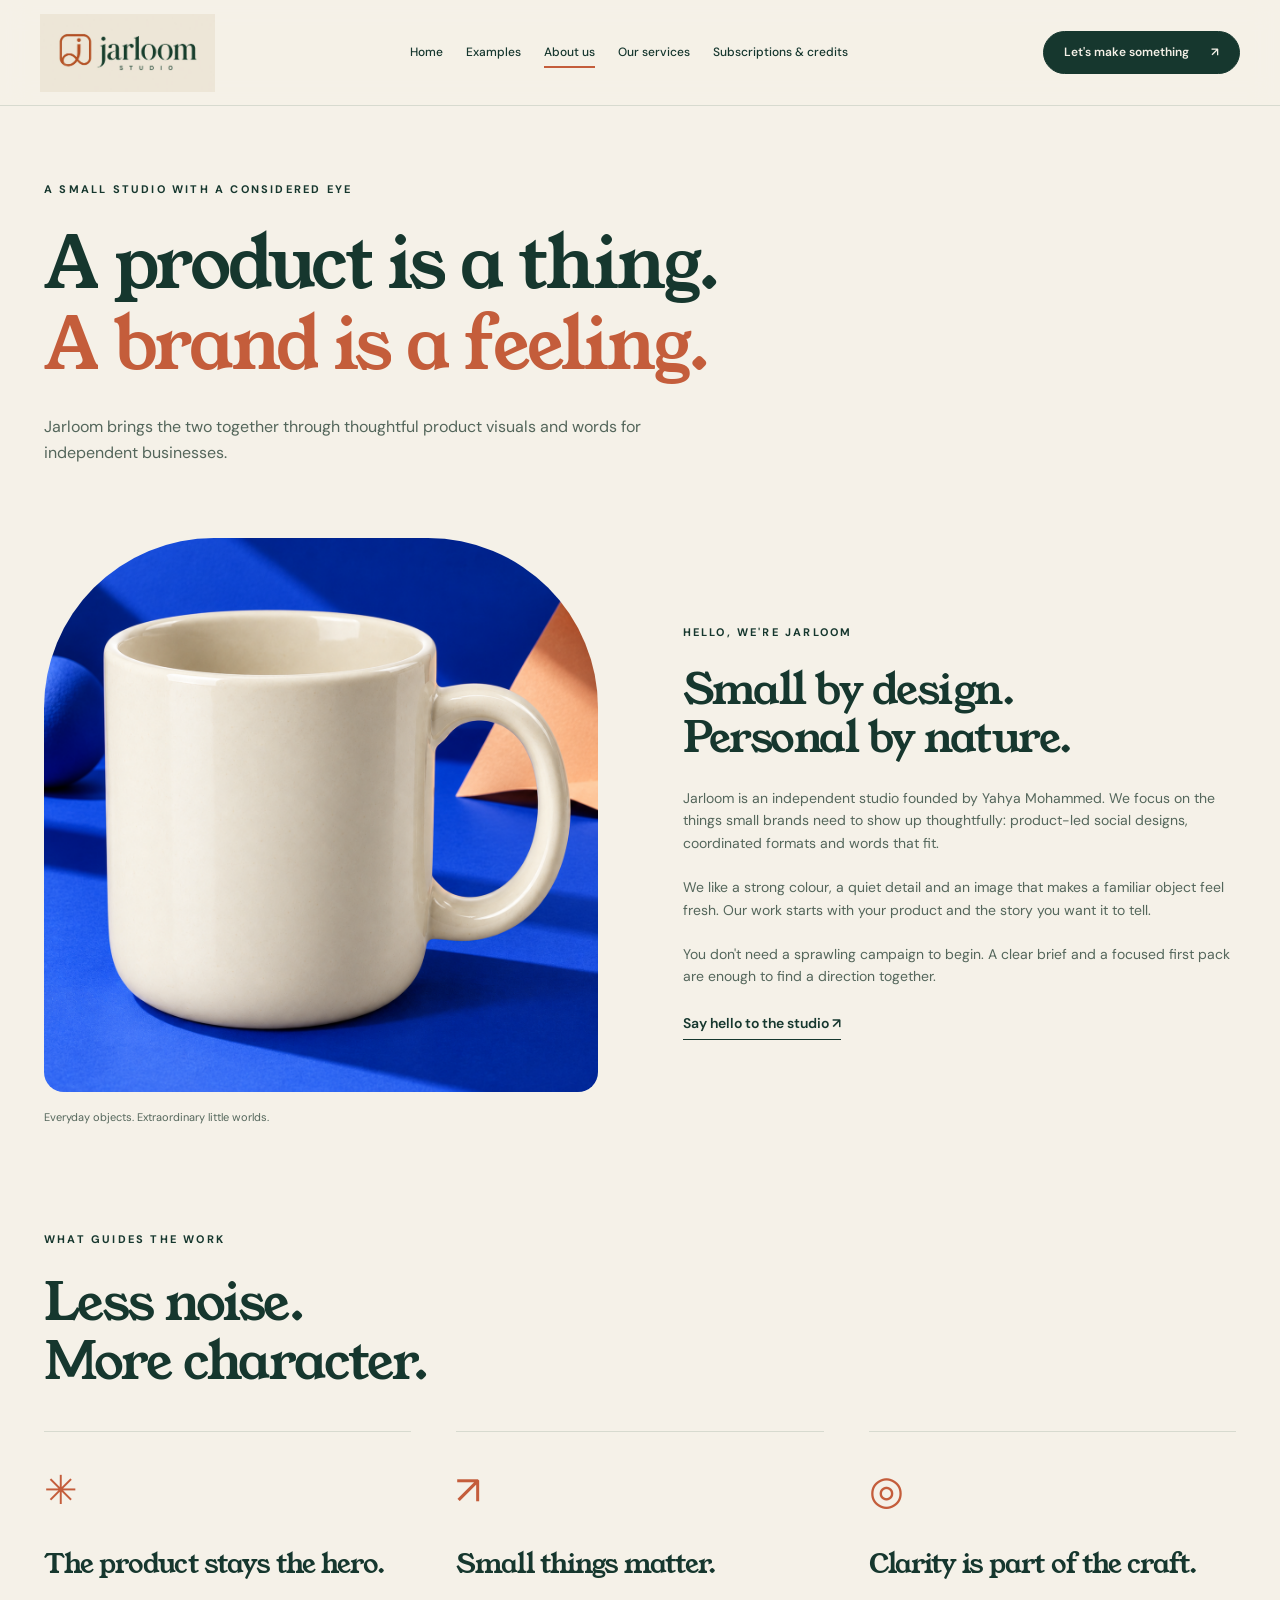
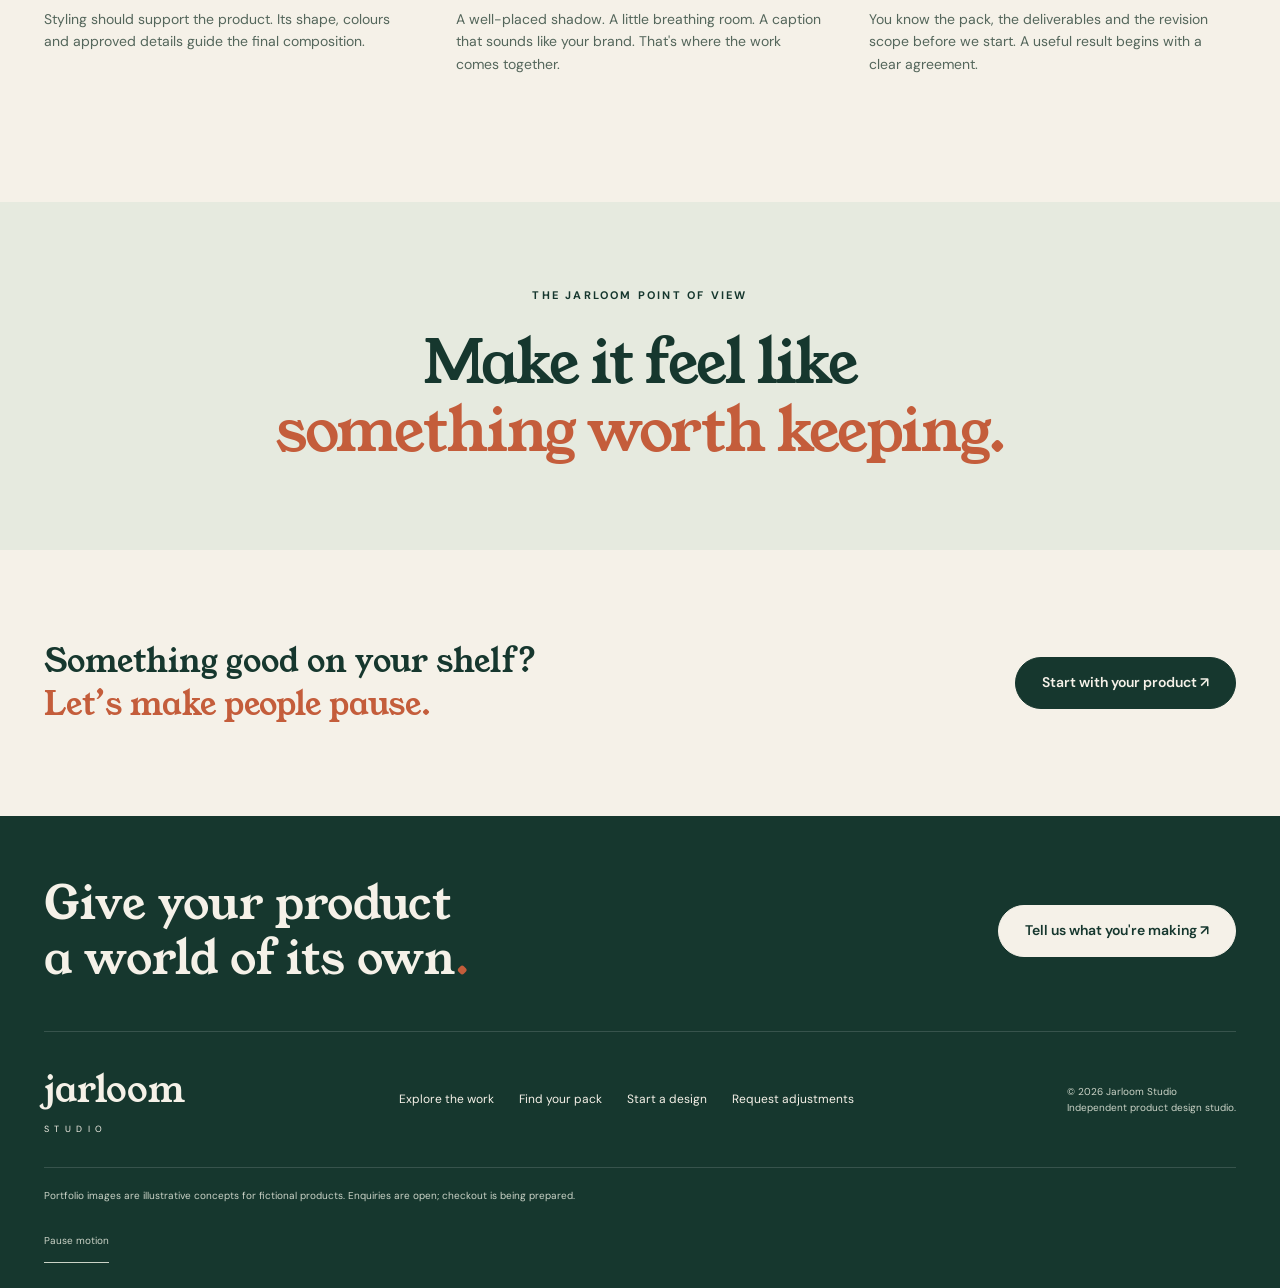
==== commit ae76c4f3: "Connect product briefs and adjustment requests with Tally" ====
--- a/about.html
+++ b/about.html
@@ -1,4 +1,4 @@
-<!doctype html><html lang="en"><head><meta charset="utf-8"><meta name="viewport" content="width=device-width,initial-scale=1"><meta name="theme-color" content="#16372e"><meta name="description" content="Meet Jarloom, an independent product design studio founded by Yahya Mohammed."><title>About us · Jarloom Studio</title><link rel="canonical" href="https://jarloom-studio.github.io/about.html"><link rel="icon" href="favicon.svg" type="image/svg+xml"><link rel="preconnect" href="https://fonts.googleapis.com"><link rel="preconnect" href="https://fonts.gstatic.com" crossorigin><link href="https://fonts.googleapis.com/css2?family=DM+Sans:wght@400;500;600;700&family=Young+Serif&display=swap" rel="stylesheet"><link rel="stylesheet" href="jarloom-v3.css"><script src="jarloom-v3.js" defer></script></head><body><div class="scroll-progress" aria-hidden="true"></div><a class="skip" href="#main">Skip to content</a><header class="site-header"><a class="brand" href="index.html" aria-label="Jarloom Studio home"><img src="jarloom-logo.jpg" alt="Jarloom Studio" width="1600" height="807"></a><button class="menu-toggle" aria-controls="navigation" aria-expanded="false">Menu <span>＋</span></button><nav id="navigation" aria-label="Main navigation"><a href="index.html" >Home</a><a href="examples.html" >Examples</a><a href="about.html" aria-current="page">About us</a><a href="services.html" >Our services</a><a href="subscriptions.html" >Subscriptions & credits</a></nav><a class="button small header-cta" href="services.html#brief">Let's make something <span>↗</span></a></header><main id="main"><section class="page-intro wrap"><p class="eyebrow reveal">A small studio with a considered eye</p><h1 class="reveal">A product is a thing.<br><em>A brand is a feeling.</em></h1><p class="intro-copy reveal">Jarloom brings the two together through thoughtful product visuals and words for independent businesses.</p></section><section class="wrap about-story"><div class="about-image reveal"><img src="ceramic-after.png" alt="Cream ceramic mug surrounded by playful cobalt shapes" width="1254" height="1254" loading="lazy"><span>Everyday objects. Extraordinary little worlds.</span></div><div class="about-copy reveal"><p class="eyebrow">Hello, we're Jarloom</p><h2>Small by design.<br>Personal by nature.</h2><p>Jarloom is an independent studio founded by Yahya Mohammed. We focus on the things small brands need to show up thoughtfully: product-led social designs, coordinated formats and words that fit.</p><p>We like a strong colour, a quiet detail and an image that makes a familiar object feel fresh. Our work starts with your product and the story you want it to tell.</p><p>You don't need a sprawling campaign to begin. A clear brief and a focused first pack are enough to find a direction together.</p><a class="text-link" href="services.html#brief">Say hello to the studio ↗</a></div></section><section class="wrap section"><div class="section-heading reveal"><div><p class="eyebrow">What guides the work</p><h2>Less noise.<br>More character.</h2></div></div><div class="principles"><article class="reveal"><span>✳</span><h3>The product stays the hero.</h3><p>Styling should support the product. Its shape, colours and approved details guide the final composition.</p></article><article class="reveal"><span>↗</span><h3>Small things matter.</h3><p>A well-placed shadow. A little breathing room. A caption that sounds like your brand. That's where the work comes together.</p></article><article class="reveal"><span>◎</span><h3>Clarity is part of the craft.</h3><p>You know the pack, the deliverables and the revision scope before we start. A useful result begins with a clear agreement.</p></article></div></section><section class="manifesto reveal"><p class="eyebrow">The Jarloom point of view</p><h2>Make it feel like<br><em>something worth keeping.</em></h2></section><section class="cta-strip wrap reveal"><p>Something good on your shelf?<br><em>Let’s make people pause.</em></p><a class="button" href="services.html#brief">Start with your product ↗</a></section></main><footer class="site-footer"><div class="footer-top"><p class="footer-title">Give your product<br>a world of its own<span>.</span></p><a class="button light" href="services.html#brief">Tell us what you're making ↗</a></div><div class="footer-bottom"><a class="footer-wordmark" href="index.html">jarloom <small>STUDIO</small></a><div><a href="examples.html">Explore the work</a><a href="subscriptions.html">Find your pack</a><a href="mailto:y3m12005@gmail.com">Say hello</a></div><p>© 2026 Jarloom Studio<br>Independent product design studio.</p></div><p class="footer-note">Portfolio images are illustrative concepts for fictional products. Enquiries are open; checkout is being prepared.</p><button class="motion-toggle" aria-pressed="false">Pause motion</button></footer><button class="back-to-top" aria-label="Back to top" title="Back to top">↑</button></body></html>
+<!doctype html><html lang="en"><head><meta charset="utf-8"><meta name="viewport" content="width=device-width,initial-scale=1"><meta name="theme-color" content="#16372e"><meta name="description" content="Meet Jarloom, an independent product design studio founded by Yahya Mohammed."><title>About us · Jarloom Studio</title><link rel="canonical" href="https://jarloom-studio.github.io/about.html"><link rel="icon" href="favicon.svg" type="image/svg+xml"><link rel="preconnect" href="https://fonts.googleapis.com"><link rel="preconnect" href="https://fonts.gstatic.com" crossorigin><link href="https://fonts.googleapis.com/css2?family=DM+Sans:wght@400;500;600;700&family=Young+Serif&display=swap" rel="stylesheet"><link rel="stylesheet" href="jarloom-v3.css"><script src="jarloom-v3.js" defer></script></head><body><div class="scroll-progress" aria-hidden="true"></div><a class="skip" href="#main">Skip to content</a><header class="site-header"><a class="brand" href="index.html" aria-label="Jarloom Studio home"><img src="jarloom-logo.jpg" alt="Jarloom Studio" width="1600" height="807"></a><button class="menu-toggle" aria-controls="navigation" aria-expanded="false">Menu <span>＋</span></button><nav id="navigation" aria-label="Main navigation"><a href="index.html" >Home</a><a href="examples.html" >Examples</a><a href="about.html" aria-current="page">About us</a><a href="services.html" >Our services</a><a href="subscriptions.html" >Subscriptions & credits</a></nav><a class="button small header-cta" href="services.html#brief">Let's make something <span>↗</span></a></header><main id="main"><section class="page-intro wrap"><p class="eyebrow reveal">A small studio with a considered eye</p><h1 class="reveal">A product is a thing.<br><em>A brand is a feeling.</em></h1><p class="intro-copy reveal">Jarloom brings the two together through thoughtful product visuals and words for independent businesses.</p></section><section class="wrap about-story"><div class="about-image reveal"><img src="ceramic-after.png" alt="Cream ceramic mug surrounded by playful cobalt shapes" width="1254" height="1254" loading="lazy"><span>Everyday objects. Extraordinary little worlds.</span></div><div class="about-copy reveal"><p class="eyebrow">Hello, we're Jarloom</p><h2>Small by design.<br>Personal by nature.</h2><p>Jarloom is an independent studio founded by Yahya Mohammed. We focus on the things small brands need to show up thoughtfully: product-led social designs, coordinated formats and words that fit.</p><p>We like a strong colour, a quiet detail and an image that makes a familiar object feel fresh. Our work starts with your product and the story you want it to tell.</p><p>You don't need a sprawling campaign to begin. A clear brief and a focused first pack are enough to find a direction together.</p><a class="text-link" href="services.html#brief">Say hello to the studio ↗</a></div></section><section class="wrap section"><div class="section-heading reveal"><div><p class="eyebrow">What guides the work</p><h2>Less noise.<br>More character.</h2></div></div><div class="principles"><article class="reveal"><span>✳</span><h3>The product stays the hero.</h3><p>Styling should support the product. Its shape, colours and approved details guide the final composition.</p></article><article class="reveal"><span>↗</span><h3>Small things matter.</h3><p>A well-placed shadow. A little breathing room. A caption that sounds like your brand. That's where the work comes together.</p></article><article class="reveal"><span>◎</span><h3>Clarity is part of the craft.</h3><p>You know the pack, the deliverables and the revision scope before we start. A useful result begins with a clear agreement.</p></article></div></section><section class="manifesto reveal"><p class="eyebrow">The Jarloom point of view</p><h2>Make it feel like<br><em>something worth keeping.</em></h2></section><section class="cta-strip wrap reveal"><p>Something good on your shelf?<br><em>Let’s make people pause.</em></p><a class="button" href="services.html#brief">Start with your product ↗</a></section></main><footer class="site-footer"><div class="footer-top"><p class="footer-title">Give your product<br>a world of its own<span>.</span></p><a class="button light" href="services.html#brief">Tell us what you're making ↗</a></div><div class="footer-bottom"><a class="footer-wordmark" href="index.html">jarloom <small>STUDIO</small></a><div><a href="examples.html">Explore the work</a><a href="subscriptions.html">Find your pack</a><a href="services.html#brief">Start a design</a><a href="services.html#adjustments">Request adjustments</a></div><p>© 2026 Jarloom Studio<br>Independent product design studio.</p></div><p class="footer-note">Portfolio images are illustrative concepts for fictional products. Enquiries are open; checkout is being prepared.</p><button class="motion-toggle" aria-pressed="false">Pause motion</button></footer><button class="back-to-top" aria-label="Back to top" title="Back to top">↑</button></body></html>
 
 
 
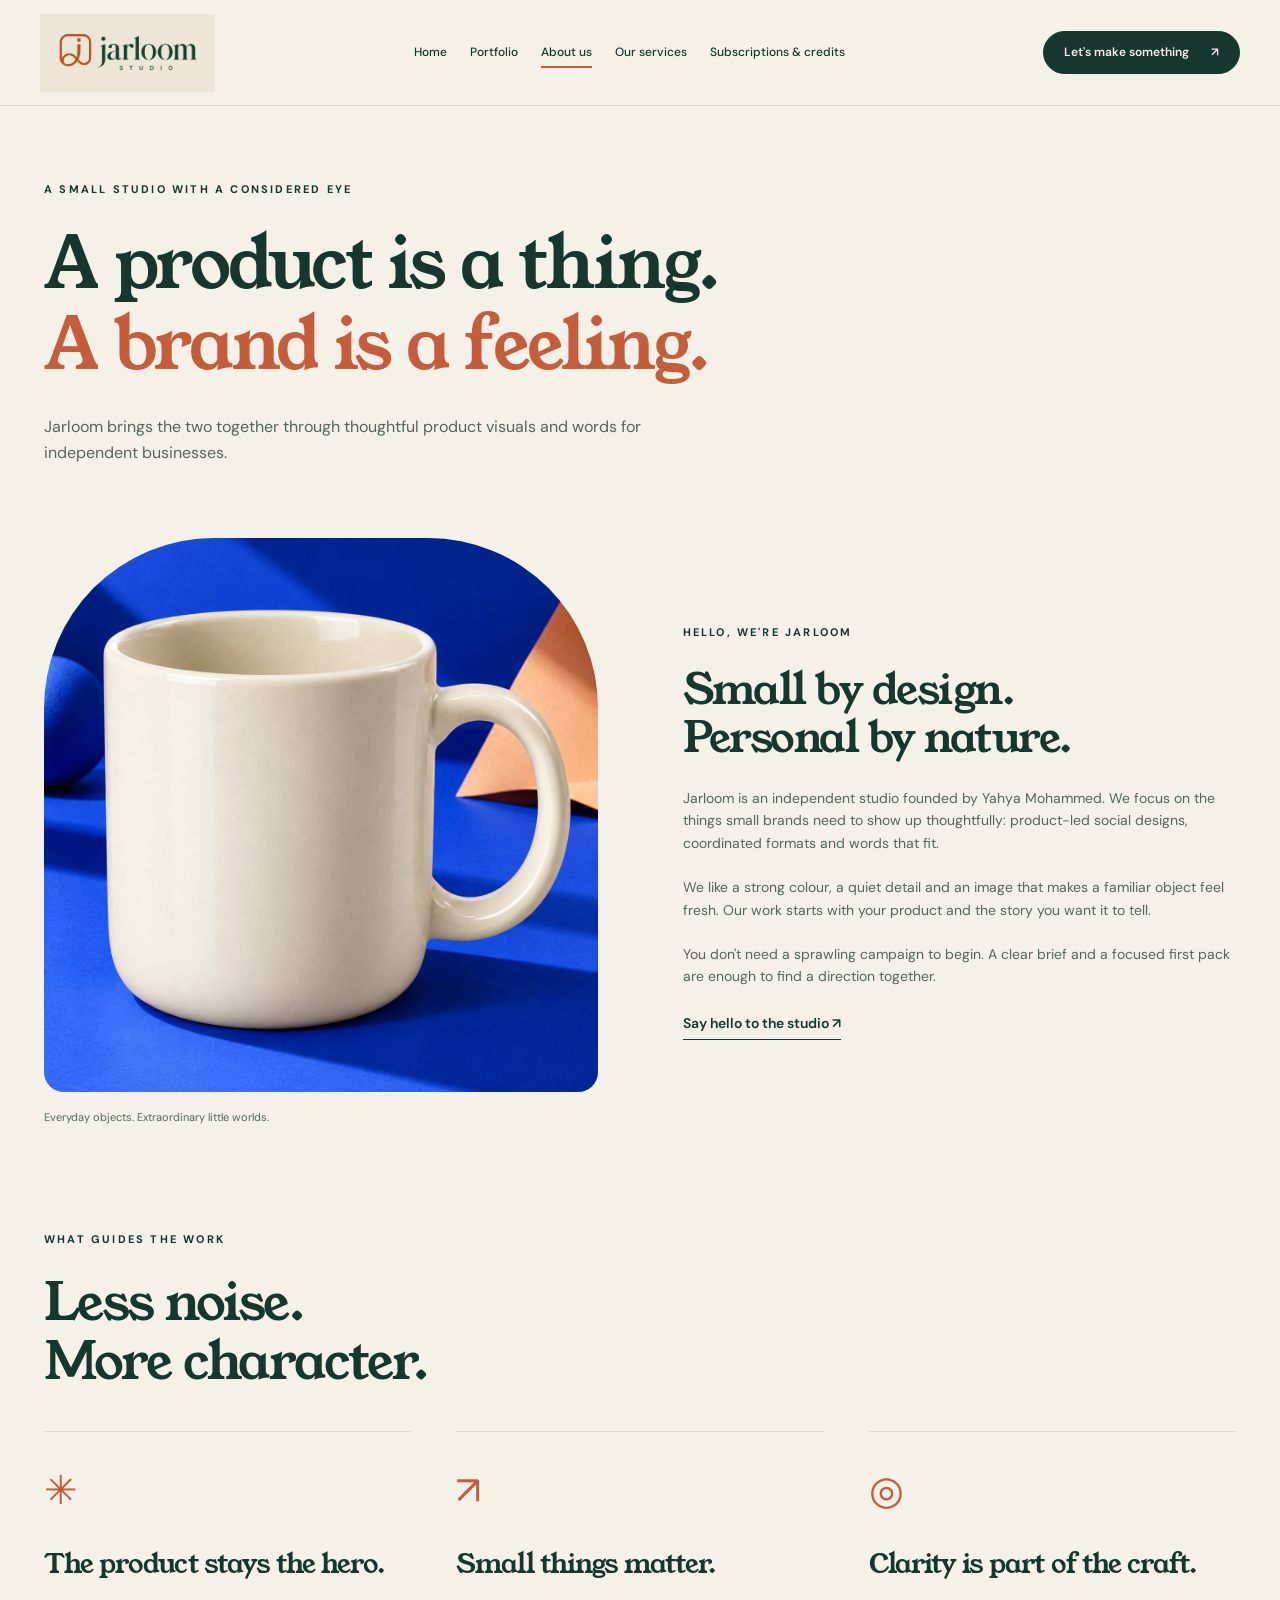
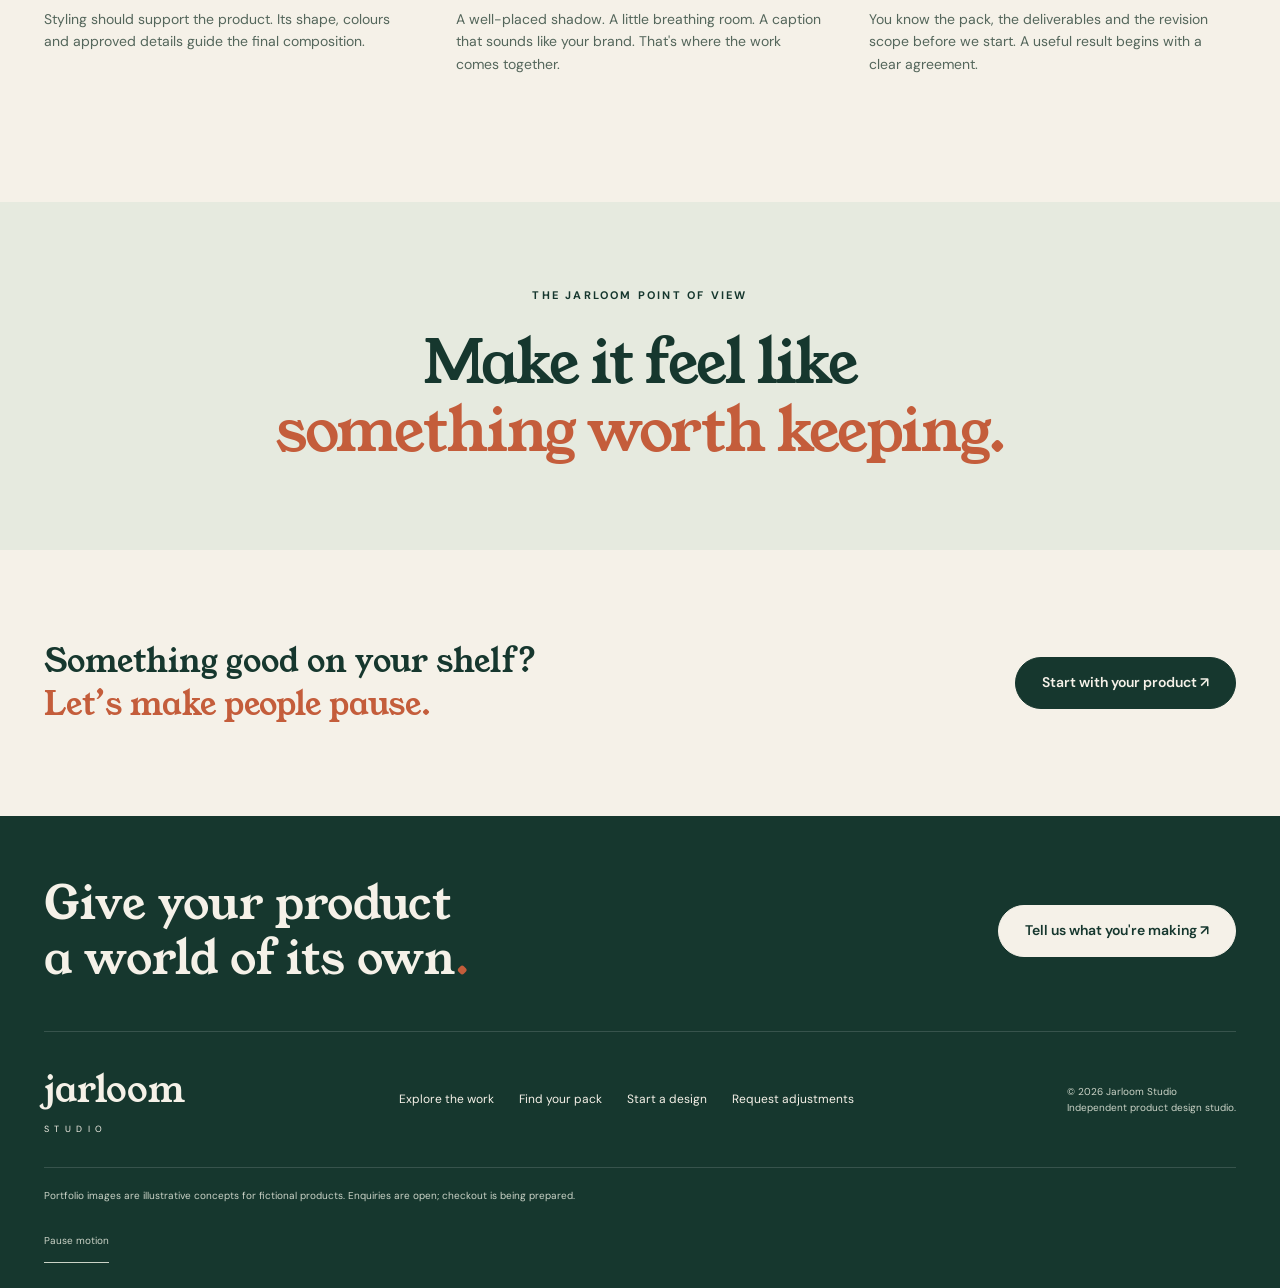
==== commit 96d84826: "Refresh portfolio with three new product campaigns" ====
--- a/about.html
+++ b/about.html
@@ -1,4 +1,4 @@
-<!doctype html><html lang="en"><head><meta charset="utf-8"><meta name="viewport" content="width=device-width,initial-scale=1"><meta name="theme-color" content="#16372e"><meta name="description" content="Meet Jarloom, an independent product design studio founded by Yahya Mohammed."><title>About us · Jarloom Studio</title><link rel="canonical" href="https://jarloom-studio.github.io/about.html"><link rel="icon" href="favicon.svg" type="image/svg+xml"><link rel="preconnect" href="https://fonts.googleapis.com"><link rel="preconnect" href="https://fonts.gstatic.com" crossorigin><link href="https://fonts.googleapis.com/css2?family=DM+Sans:wght@400;500;600;700&family=Young+Serif&display=swap" rel="stylesheet"><link rel="stylesheet" href="jarloom-v3.css"><script src="jarloom-v3.js" defer></script></head><body><div class="scroll-progress" aria-hidden="true"></div><a class="skip" href="#main">Skip to content</a><header class="site-header"><a class="brand" href="index.html" aria-label="Jarloom Studio home"><img src="jarloom-logo.jpg" alt="Jarloom Studio" width="1600" height="807"></a><button class="menu-toggle" aria-controls="navigation" aria-expanded="false">Menu <span>＋</span></button><nav id="navigation" aria-label="Main navigation"><a href="index.html" >Home</a><a href="examples.html" >Examples</a><a href="about.html" aria-current="page">About us</a><a href="services.html" >Our services</a><a href="subscriptions.html" >Subscriptions & credits</a></nav><a class="button small header-cta" href="services.html#brief">Let's make something <span>↗</span></a></header><main id="main"><section class="page-intro wrap"><p class="eyebrow reveal">A small studio with a considered eye</p><h1 class="reveal">A product is a thing.<br><em>A brand is a feeling.</em></h1><p class="intro-copy reveal">Jarloom brings the two together through thoughtful product visuals and words for independent businesses.</p></section><section class="wrap about-story"><div class="about-image reveal"><img src="ceramic-after.png" alt="Cream ceramic mug surrounded by playful cobalt shapes" width="1254" height="1254" loading="lazy"><span>Everyday objects. Extraordinary little worlds.</span></div><div class="about-copy reveal"><p class="eyebrow">Hello, we're Jarloom</p><h2>Small by design.<br>Personal by nature.</h2><p>Jarloom is an independent studio founded by Yahya Mohammed. We focus on the things small brands need to show up thoughtfully: product-led social designs, coordinated formats and words that fit.</p><p>We like a strong colour, a quiet detail and an image that makes a familiar object feel fresh. Our work starts with your product and the story you want it to tell.</p><p>You don't need a sprawling campaign to begin. A clear brief and a focused first pack are enough to find a direction together.</p><a class="text-link" href="services.html#brief">Say hello to the studio ↗</a></div></section><section class="wrap section"><div class="section-heading reveal"><div><p class="eyebrow">What guides the work</p><h2>Less noise.<br>More character.</h2></div></div><div class="principles"><article class="reveal"><span>✳</span><h3>The product stays the hero.</h3><p>Styling should support the product. Its shape, colours and approved details guide the final composition.</p></article><article class="reveal"><span>↗</span><h3>Small things matter.</h3><p>A well-placed shadow. A little breathing room. A caption that sounds like your brand. That's where the work comes together.</p></article><article class="reveal"><span>◎</span><h3>Clarity is part of the craft.</h3><p>You know the pack, the deliverables and the revision scope before we start. A useful result begins with a clear agreement.</p></article></div></section><section class="manifesto reveal"><p class="eyebrow">The Jarloom point of view</p><h2>Make it feel like<br><em>something worth keeping.</em></h2></section><section class="cta-strip wrap reveal"><p>Something good on your shelf?<br><em>Let’s make people pause.</em></p><a class="button" href="services.html#brief">Start with your product ↗</a></section></main><footer class="site-footer"><div class="footer-top"><p class="footer-title">Give your product<br>a world of its own<span>.</span></p><a class="button light" href="services.html#brief">Tell us what you're making ↗</a></div><div class="footer-bottom"><a class="footer-wordmark" href="index.html">jarloom <small>STUDIO</small></a><div><a href="examples.html">Explore the work</a><a href="subscriptions.html">Find your pack</a><a href="services.html#brief">Start a design</a><a href="services.html#adjustments">Request adjustments</a></div><p>© 2026 Jarloom Studio<br>Independent product design studio.</p></div><p class="footer-note">Portfolio images are illustrative concepts for fictional products. Enquiries are open; checkout is being prepared.</p><button class="motion-toggle" aria-pressed="false">Pause motion</button></footer><button class="back-to-top" aria-label="Back to top" title="Back to top">↑</button></body></html>
+<!doctype html><html lang="en"><head><meta charset="utf-8"><meta name="viewport" content="width=device-width,initial-scale=1"><meta name="theme-color" content="#16372e"><meta name="description" content="Meet Jarloom, an independent product design studio founded by Yahya Mohammed."><title>About us · Jarloom Studio</title><link rel="canonical" href="https://jarloom-studio.github.io/about.html"><link rel="icon" href="favicon.svg" type="image/svg+xml"><link rel="preconnect" href="https://fonts.googleapis.com"><link rel="preconnect" href="https://fonts.gstatic.com" crossorigin><link href="https://fonts.googleapis.com/css2?family=DM+Sans:wght@400;500;600;700&family=Young+Serif&display=swap" rel="stylesheet"><link rel="stylesheet" href="jarloom-v3.css"><script src="jarloom-v4.js" defer></script></head><body><div class="scroll-progress" aria-hidden="true"></div><a class="skip" href="#main">Skip to content</a><header class="site-header"><a class="brand" href="index.html" aria-label="Jarloom Studio home"><img src="jarloom-logo.jpg" alt="Jarloom Studio" width="1600" height="807"></a><button class="menu-toggle" aria-controls="navigation" aria-expanded="false">Menu <span>＋</span></button><nav id="navigation" aria-label="Main navigation"><a href="index.html" >Home</a><a href="portfolio.html" >Portfolio</a><a href="about.html" aria-current="page">About us</a><a href="services.html" >Our services</a><a href="subscriptions.html" >Subscriptions & credits</a></nav><a class="button small header-cta" href="services.html#brief">Let's make something <span>↗</span></a></header><main id="main"><section class="page-intro wrap"><p class="eyebrow reveal">A small studio with a considered eye</p><h1 class="reveal">A product is a thing.<br><em>A brand is a feeling.</em></h1><p class="intro-copy reveal">Jarloom brings the two together through thoughtful product visuals and words for independent businesses.</p></section><section class="wrap about-story"><div class="about-image reveal"><img src="ceramic-after.png" alt="Cream ceramic mug surrounded by playful cobalt shapes" width="1254" height="1254" loading="lazy"><span>Everyday objects. Extraordinary little worlds.</span></div><div class="about-copy reveal"><p class="eyebrow">Hello, we're Jarloom</p><h2>Small by design.<br>Personal by nature.</h2><p>Jarloom is an independent studio founded by Yahya Mohammed. We focus on the things small brands need to show up thoughtfully: product-led social designs, coordinated formats and words that fit.</p><p>We like a strong colour, a quiet detail and an image that makes a familiar object feel fresh. Our work starts with your product and the story you want it to tell.</p><p>You don't need a sprawling campaign to begin. A clear brief and a focused first pack are enough to find a direction together.</p><a class="text-link" href="services.html#brief">Say hello to the studio ↗</a></div></section><section class="wrap section"><div class="section-heading reveal"><div><p class="eyebrow">What guides the work</p><h2>Less noise.<br>More character.</h2></div></div><div class="principles"><article class="reveal"><span>✳</span><h3>The product stays the hero.</h3><p>Styling should support the product. Its shape, colours and approved details guide the final composition.</p></article><article class="reveal"><span>↗</span><h3>Small things matter.</h3><p>A well-placed shadow. A little breathing room. A caption that sounds like your brand. That's where the work comes together.</p></article><article class="reveal"><span>◎</span><h3>Clarity is part of the craft.</h3><p>You know the pack, the deliverables and the revision scope before we start. A useful result begins with a clear agreement.</p></article></div></section><section class="manifesto reveal"><p class="eyebrow">The Jarloom point of view</p><h2>Make it feel like<br><em>something worth keeping.</em></h2></section><section class="cta-strip wrap reveal"><p>Something good on your shelf?<br><em>Let’s make people pause.</em></p><a class="button" href="services.html#brief">Start with your product ↗</a></section></main><footer class="site-footer"><div class="footer-top"><p class="footer-title">Give your product<br>a world of its own<span>.</span></p><a class="button light" href="services.html#brief">Tell us what you're making ↗</a></div><div class="footer-bottom"><a class="footer-wordmark" href="index.html">jarloom <small>STUDIO</small></a><div><a href="portfolio.html">Explore the work</a><a href="subscriptions.html">Find your pack</a><a href="services.html#brief">Start a design</a><a href="services.html#adjustments">Request adjustments</a></div><p>© 2026 Jarloom Studio<br>Independent product design studio.</p></div><p class="footer-note">Portfolio images are illustrative concepts for fictional products. Enquiries are open; checkout is being prepared.</p><button class="motion-toggle" aria-pressed="false">Pause motion</button></footer><button class="back-to-top" aria-label="Back to top" title="Back to top">↑</button></body></html>
 
 
 
